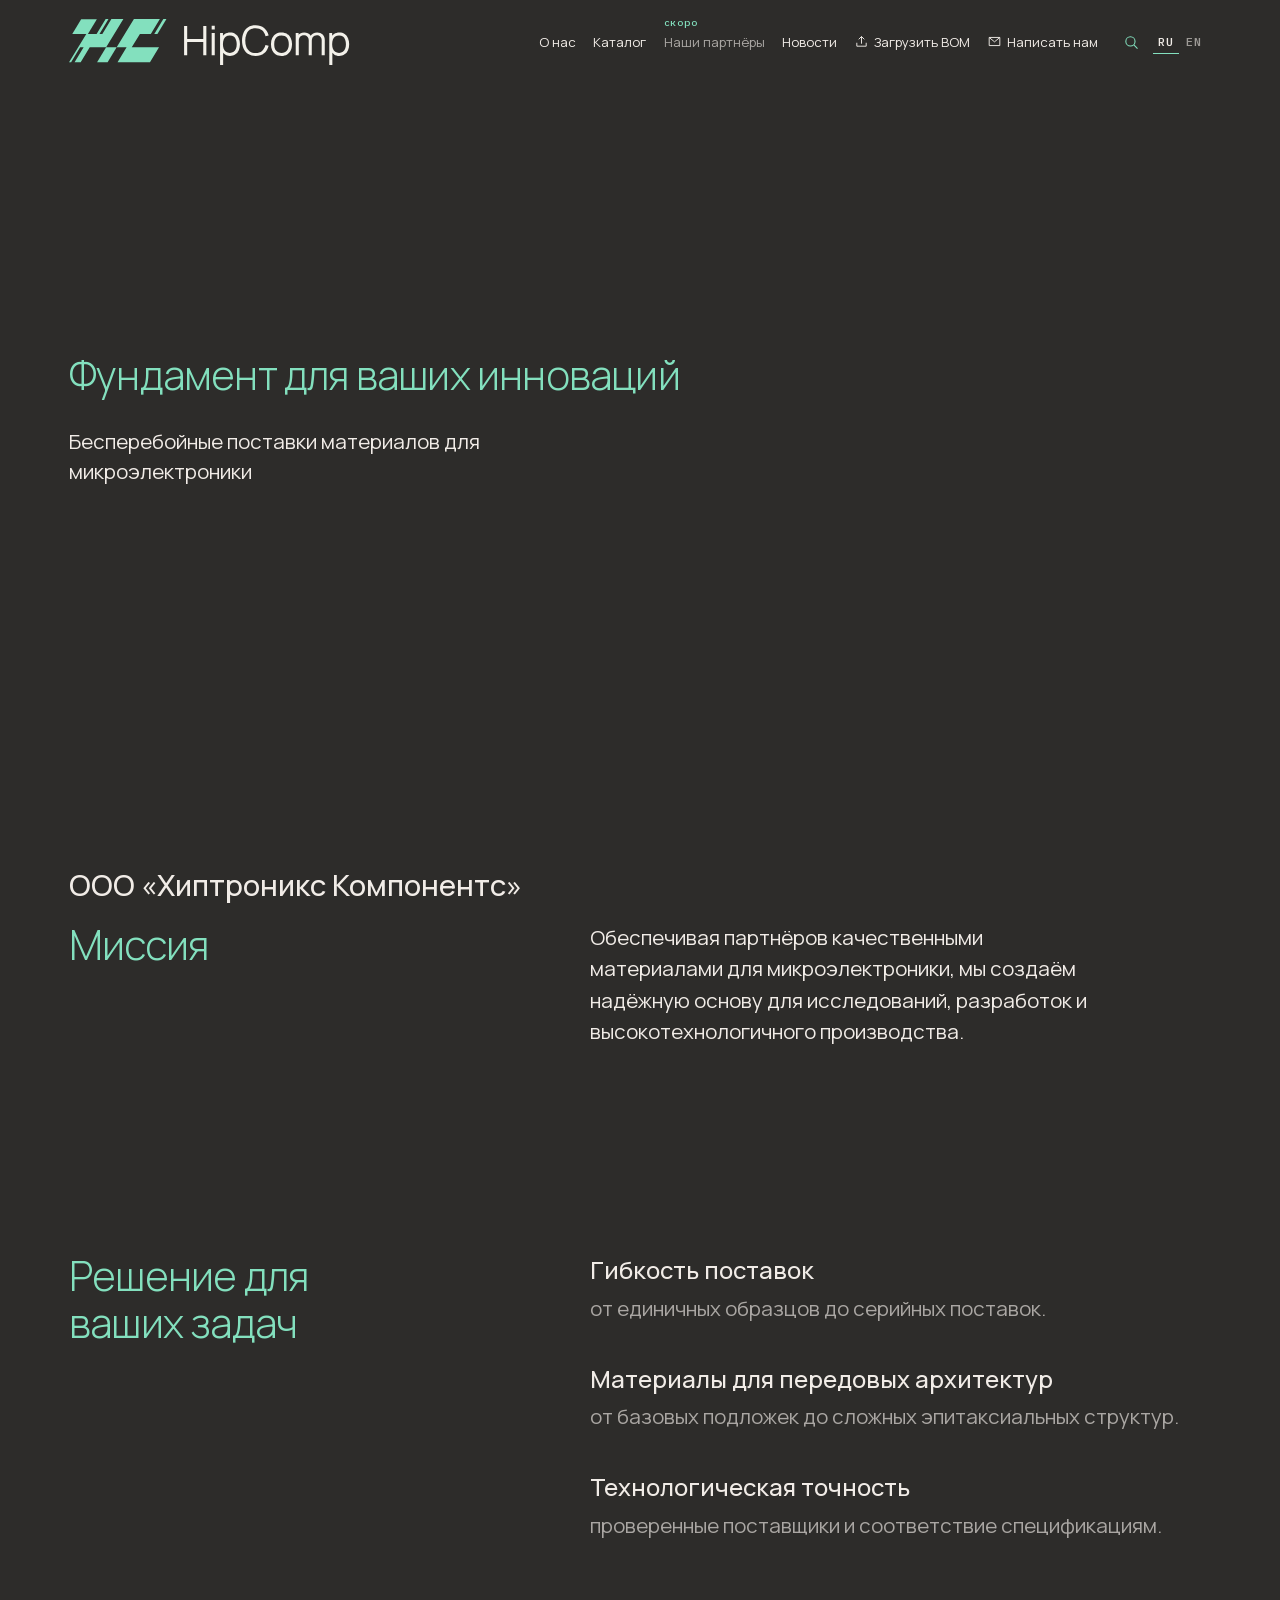
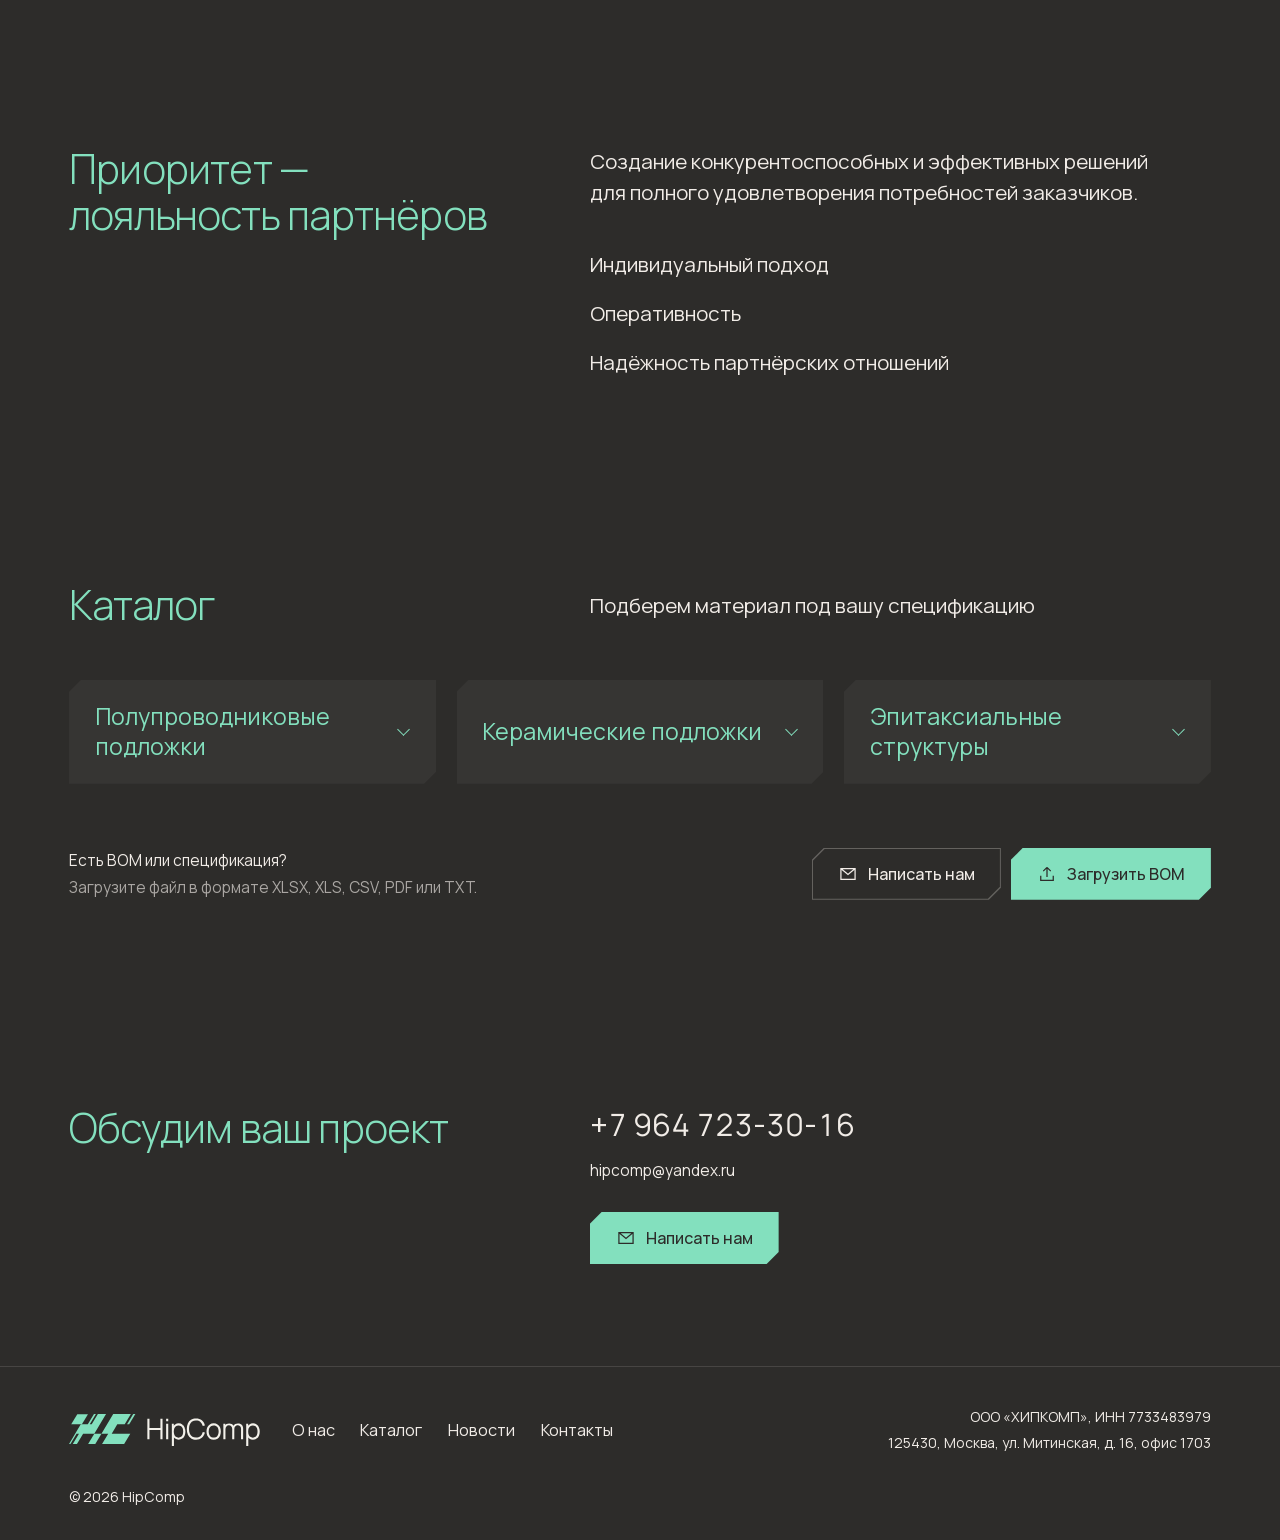
==== index.html @ aa7cda63 "Update HipComp homepage after client feedback" ====
<!doctype html>
<html lang="ru">
<head>
<meta charset="utf-8">
<meta name="viewport" content="width=device-width, initial-scale=1, viewport-fit=cover">
<title>HipComp&nbsp;— полупроводниковые материалы для&nbsp;микроэлектроники</title>
<meta name="description" content="HipComp поставляет полупроводниковые и керамические подложки, эпитаксиальные структуры: от единичных образцов для НИОКР до регулярных поставок для серийного производства.">
<meta name="theme-color" content="#2D2C2A">
<meta property="og:title" content="HipComp — фундамент для ваших инноваций">
<meta property="og:description" content="Бесперебойные поставки материалов для микроэлектроники.">
<meta property="og:type" content="website">
<link rel="icon" href="assets/favicon.svg" type="image/svg+xml">
<link rel="preload" href="assets/fonts/IBMPlexSans-cyrillic.woff2" as="font" type="font/woff2" crossorigin>
<link rel="preload" href="assets/fonts/Manrope-var-cyrillic.woff2" as="font" type="font/woff2" crossorigin>
<link rel="stylesheet" href="css/style.css?v=42">
<script>document.documentElement.classList.add('js')</script>
</head>
<body>

<!-- Иконки -->
<svg width="0" height="0" style="position:absolute" aria-hidden="true">
  <symbol id="i-mail" viewBox="0 0 24 24"><path fill="none" stroke="currentColor" stroke-width="1.5" d="M3.5 5.5h17v13h-17z M3.8 5.8 12 12.5l8.2-6.7"/></symbol>
  <symbol id="i-search" viewBox="0 0 24 24"><circle cx="10.5" cy="10.5" r="6.5" fill="none" stroke="currentColor" stroke-width="1.5"/><path d="m15.3 15.3 5.2 5.2" stroke="currentColor" stroke-width="1.5" fill="none"/></symbol>
  <symbol id="i-upload" viewBox="0 0 24 24"><path fill="none" stroke="currentColor" stroke-width="1.5" d="M12 15.5V4m0 0L7.5 8.5M12 4l4.5 4.5M4.5 14v5.5h15V14"/></symbol>
  <symbol id="i-phone" viewBox="0 0 24 24"><path fill="none" stroke="currentColor" stroke-width="1.5" d="M5 3.5h4l1.5 4-2.3 1.5a11 11 0 0 0 6.8 6.8l1.5-2.3 4 1.5v4a1.5 1.5 0 0 1-1.6 1.5A16.5 16.5 0 0 1 3.5 5.1 1.5 1.5 0 0 1 5 3.5z"/></symbol>
  <symbol id="i-arrow" viewBox="0 0 24 24"><path fill="none" stroke="currentColor" stroke-width="1.5" d="M4 12h15m-5.5-5.5L19 12l-5.5 5.5"/></symbol>
  <symbol id="i-close" viewBox="0 0 24 24"><path fill="none" stroke="currentColor" stroke-width="1.5" d="m5.5 5.5 13 13m0-13-13 13"/></symbol>
  <symbol id="i-file" viewBox="0 0 24 24"><path fill="none" stroke="currentColor" stroke-width="1.5" d="M6 3.5h8l4 4v13H6z M14 3.5v4h4"/></symbol>
  <symbol id="i-check" viewBox="0 0 24 24"><path fill="none" stroke="currentColor" stroke-width="1.8" d="m5 12.5 4.5 4.5L19 7.5"/></symbol>
</svg>

<a class="skip" href="#main" data-i18n="skip">Перейти к&nbsp;содержанию</a>

<!-- ===== Шапка ===== -->
<header class="hdr" id="hdr">
  <div class="hdr__in wrap">
    <a class="logo logo--hdr" href="#top" aria-label="HipComp — на главную">
      <img class="logo__img" src="assets/logo-hipcomp.svg" alt="" width="1004" height="166">
    </a>

    <nav class="nav" aria-label="Основное меню" data-i18n-aria="navLabel">
      <a class="nav__a" style="--i:0" href="#about" data-i18n="nav.about">О&nbsp;нас</a>
      <a class="nav__a" style="--i:1" href="#catalog" data-i18n="nav.catalog">Каталог</a>
      <span class="nav__a nav__soon" style="--i:2" aria-disabled="true"><span data-i18n="nav.partners">Наши партнёры</span><span class="soon" data-i18n="nav.soon">скоро</span></span>
      <a class="nav__a" style="--i:3" href="news.html" data-i18n="nav.news">Новости</a>
      <button class="nav__a nav__btn" style="--i:4" type="button" data-open="bom"><svg aria-hidden="true"><use href="#i-upload"/></svg><span data-i18n="nav.bom">Загрузить BOM</span></button>
      <button class="nav__a nav__btn" style="--i:5" type="button" data-open="contact"><svg aria-hidden="true"><use href="#i-mail"/></svg><span data-i18n="nav.write">Написать нам</span></button>
    </nav>

    <div class="hdr__tools">
      <button class="icon-btn icon-btn--search" style="--i:6" type="button" data-open="search" aria-label="Поиск по сайту" data-i18n-aria="searchOpen"><svg aria-hidden="true"><use href="#i-search"/></svg></button>
      <button class="lang" style="--i:7" type="button" data-lang-toggle aria-label="Switch to English"><span data-l="ru">RU</span><span data-l="en">EN</span></button>
      <button class="burger" type="button" aria-expanded="false" aria-controls="mnav" aria-label="Открыть меню" data-i18n-aria="menuOpen"><span></span><span></span></button>
    </div>
  </div>
</header>

<!-- Лупа, которая сопровождает прокрутку на десктопе: шапка уезжает вместе со страницей, поиск остаётся под рукой -->
<button class="fsearch" id="fsearch" type="button" data-open="search" aria-label="Поиск по сайту" data-i18n-aria="searchOpen"><svg aria-hidden="true"><use href="#i-search"/></svg></button>

<!-- Мобильное меню -->
<div class="mnav" id="mnav" hidden>
  <nav class="mnav__list wrap" aria-label="Меню" data-i18n-aria="navLabel">
    <a class="mnav__a" style="--i:0" href="#about" data-i18n="nav.about">О&nbsp;нас</a>
    <a class="mnav__a" style="--i:1" href="#catalog" data-i18n="nav.catalog">Каталог</a>
    <span class="mnav__a mnav__soon" style="--i:2" aria-disabled="true"><span data-i18n="nav.partners">Наши партнёры</span><span class="soon" data-i18n="nav.soon">скоро</span></span>
    <a class="mnav__a" style="--i:3" href="news.html" data-i18n="nav.news">Новости</a>
  </nav>
  <div class="mnav__foot wrap">
    <button class="btn btn--line" type="button" data-open="bom"><svg aria-hidden="true"><use href="#i-upload"/></svg><span data-i18n="nav.bom">Загрузить BOM</span></button>
    <button class="btn btn--mint" type="button" data-open="contact"><svg aria-hidden="true"><use href="#i-mail"/></svg><span data-i18n="nav.write">Написать нам</span></button>
    <div class="mnav__row">
      <a class="mnav__tel" href="tel:+79647233016">+7&nbsp;964&nbsp;723-30-16</a>
      <button class="lang" type="button" data-lang-toggle aria-label="Switch to English"><span data-l="ru">RU</span><span data-l="en">EN</span></button>
    </div>
  </div>
</div>

<main id="main">

<!-- ===== 01 Первый экран ===== -->
<section class="hero" id="top" aria-labelledby="hero-h">
  <div class="hero__in wrap">
    <h1 class="sec__h" id="hero-h"><span data-i18n="hero.h">Фундамент для ваших инноваций</span></h1>
    <p class="hero__sub" data-i18n="hero.sub">Бесперебойные поставки материалов для микроэлектроники</p>
  </div>
</section>

<!-- ===== 02 Миссия ===== -->
<section class="sec about" id="about" aria-labelledby="about-h">
  <div class="wrap about__grid">
    <p class="about__company" data-reveal="left" data-i18n="about.company">ООО «Хиптроникс Компонентс»</p>
    <h2 class="sec__h" id="about-h" data-reveal="left" data-i18n="about.h">Миссия</h2>
    <p class="mission" data-reveal="right" style="--d:1" data-i18n="about.mission">Обеспечивая партнёров качественными материалами для микроэлектроники, мы создаём надёжную основу для исследований, разработок и высокотехнологичного производства.</p>
  </div>
</section>

<!-- ===== 03 Решение для ваших задач ===== -->
<section class="sec value" aria-labelledby="value-h">
  <div class="wrap value__grid">
    <h2 class="sec__h" id="value-h" data-reveal="left" data-i18n="value.h">Решение для ваших задач</h2>
    <div class="value__list">
      <article class="vrow" data-reveal="right" style="--d:1">
        <h3 data-i18n="value.t1">Гибкость поставок</h3>
        <p data-i18n="value.p1">от единичных образцов до серийных поставок.</p>
      </article>
      <article class="vrow" data-reveal="right" style="--d:2">
        <h3 data-i18n="value.t2">Материалы для передовых архитектур</h3>
        <p data-i18n="value.p2">от базовых подложек до сложных эпитаксиальных структур.</p>
      </article>
      <article class="vrow" data-reveal="right" style="--d:3">
        <h3 data-i18n="value.t3">Технологическая точность</h3>
        <p data-i18n="value.p3">проверенные поставщики и соответствие спецификациям.</p>
      </article>
    </div>
  </div>
</section>

<!-- ===== 04 Приоритет ===== -->
<section class="sec prio" aria-labelledby="prio-h">
  <div class="wrap prio__grid">
    <h2 class="sec__h" id="prio-h" data-reveal="left" data-i18n="prio.h">Приоритет — лояльность партнёров</h2>
    <div>
      <p class="prio__lead" data-reveal="right" style="--d:1" data-i18n="prio.lead">Создание конкурентоспособных и эффективных решений для полного удовлетворения потребностей заказчиков.</p>
      <ul class="prio__list">
        <li data-reveal="right" style="--d:2" data-i18n="prio.1">Индивидуальный подход</li>
        <li data-reveal="right" style="--d:3" data-i18n="prio.2">Оперативность</li>
        <li data-reveal="right" style="--d:4" data-i18n="prio.3">Надёжность партнёрских отношений</li>
      </ul>
    </div>
  </div>
</section>

<!-- ===== 05 Каталог ===== -->
<section class="sec catalog" id="catalog" aria-labelledby="cat-h">
  <div class="wrap">
    <div class="catalog__head">
      <h2 class="sec__h" id="cat-h" data-reveal="left" data-i18n="cat.h">Каталог</h2>
      <p class="catalog__lead" data-reveal="right" style="--d:1" data-i18n="cat.lead">Подберем материал под вашу спецификацию</p>
    </div>

    <div class="cards">
      <details class="card" id="cat-semi" data-reveal="left" style="--d:1">
        <summary class="card__t"><span data-i18n="cat.c1">Полупровод&shy;никовые подложки</span></summary>
        <p class="card__chem" translate="no">Si, SiC, GaAs, InP, Al<sub>2</sub>O<sub>3</sub></p>
        <dl class="card__spec mono">
          <div><dt data-i18n="spec.d">Диаметр</dt><dd data-i18n="cv.d1">Ø&nbsp;50–200&nbsp;мм</dd></div>
          <div><dt data-i18n="spec.o">Ориентация</dt><dd>(100), (111), c-plane</dd></div>
        </dl>
        <button class="card__btn" type="button" data-open="contact" data-topic="semi"><span data-i18n="cat.req">Запросить КП</span></button>
      </details>

      <details class="card" id="cat-ceramic" data-reveal="left" style="--d:2">
        <summary class="card__t"><span data-i18n="cat.c2">Керамические подложки</span></summary>
        <p class="card__chem" translate="no">Al<sub>2</sub>O<sub>3</sub>, AlN, Si<sub>3</sub>N<sub>4</sub></p>
        <dl class="card__spec mono">
          <div><dt data-i18n="spec.f">Формат</dt><dd data-i18n="cv.f">2×2″, 4×4″, 4,5×4,5″</dd></div>
          <div><dt data-i18n="spec.t">Толщина</dt><dd data-i18n="cv.t">0,25–1,0&nbsp;мм</dd></div>
        </dl>
        <button class="card__btn" type="button" data-open="contact" data-topic="ceramic"><span data-i18n="cat.req">Запросить КП</span></button>
      </details>

      <details class="card" id="cat-epi" data-reveal="left" style="--d:3">
        <summary class="card__t"><span data-i18n="cat.c3">Эпитаксиальные структуры</span></summary>
        <p class="card__chem" translate="no">GaN/SiC, GaN/Si, AlGaN/GaN, InGaAs/InP</p>
        <dl class="card__spec mono">
          <div><dt data-i18n="spec.a">Назначение</dt><dd data-i18n="cv.a">HEMT, LED, фотоника</dd></div>
          <div><dt data-i18n="spec.d">Диаметр</dt><dd data-i18n="cv.d3">Ø&nbsp;50–150&nbsp;мм</dd></div>
        </dl>
        <button class="card__btn" type="button" data-open="contact" data-topic="epi"><span data-i18n="cat.req">Запросить КП</span></button>
      </details>
    </div>

    <div class="bom">
      <p class="bom__txt" data-reveal="left"><span data-i18n="bom.t">Есть BOM или спецификация?</span> <span data-i18n="bom.p">Загрузите файл в формате XLSX, XLS, CSV, PDF или TXT.</span></p>
      <div class="bom__actions" data-reveal="right" style="--d:1">
        <button class="btn btn--line" type="button" data-open="contact"><svg aria-hidden="true"><use href="#i-mail"/></svg><span data-i18n="nav.write">Написать нам</span></button>
        <button class="btn btn--mint" type="button" data-open="bom"><svg aria-hidden="true"><use href="#i-upload"/></svg><span data-i18n="nav.bom">Загрузить BOM</span></button>
      </div>
    </div>
  </div>
</section>

<!-- ===== 06 Обсудим ваш проект ===== -->
<section class="sec contact" id="contacts" aria-labelledby="ct-h">
  <div class="wrap contact__grid">
    <h2 class="sec__h contact__h" id="ct-h" data-reveal="left" data-i18n="ct.h">Обсудим ваш проект</h2>
    <div class="contact__body" data-reveal="right" style="--d:1">
      <a class="contact__tel" href="tel:+79647233016">+7 964 723-30-16</a>
      <a class="contact__mail" href="mailto:hipcomp@yandex.ru">hipcomp@yandex.ru</a>
      <button class="btn btn--mint" type="button" data-open="contact"><svg aria-hidden="true"><use href="#i-mail"/></svg><span data-i18n="nav.write">Написать нам</span></button>
    </div>
  </div>
</section>
</main>

<footer class="ftr">
  <div class="wrap ftr__in">
    <a class="logo logo--sm" href="#top" aria-label="HipComp — наверх">
      <img class="logo__img" src="assets/logo-hipcomp.svg" alt="" width="1004" height="166">
    </a>
    <nav class="ftr__nav" aria-label="Меню в подвале" data-i18n-aria="navFooter">
      <a href="#about" data-i18n="nav.about">О&nbsp;нас</a>
      <a href="#catalog" data-i18n="nav.catalog">Каталог</a>
      <a href="news.html" data-i18n="nav.news">Новости</a>
      <a href="#contacts" data-i18n="nav.contacts">Контакты</a>
    </nav>
    <div class="ftr__req">
      <p data-i18n="ftr.org">ООО «ХИПКОМП», ИНН&nbsp;7733483979</p>
      <p data-i18n="ftr.addr">125430, Москва, ул. Митинская, д. 16, офис 1703</p>
    </div>
    <p class="ftr__copy">© 2026 <span translate="no">HipComp</span></p>
  </div>
</footer>

<!-- Нижняя панель действий (мобильная) -->
<div class="actbar" id="actbar" aria-hidden="true">
  <a class="btn btn--line actbar__b actbar__b--icon" href="tel:+79647233016" tabindex="-1" aria-label="Позвонить" data-i18n-aria="act.call"><svg aria-hidden="true"><use href="#i-phone"/></svg></a>
  <button class="btn btn--line actbar__b" type="button" data-open="contact" tabindex="-1"><svg aria-hidden="true"><use href="#i-mail"/></svg><span data-i18n="act.write">Написать</span></button>
  <button class="btn btn--mint actbar__b" type="button" data-open="bom" tabindex="-1"><svg aria-hidden="true"><use href="#i-upload"/></svg><span data-i18n="nav.bom">Загрузить BOM</span></button>
</div>

<!-- ===== Окно: Написать нам ===== -->
<dialog class="dlg" id="dlg-contact" aria-labelledby="dc-h">
  <form class="dlg__box" id="form-contact" novalidate>
    <button class="dlg__x" type="button" data-close aria-label="Закрыть" data-i18n-aria="close"><svg aria-hidden="true"><use href="#i-close"/></svg></button>
    <div class="dlg__view" data-view="form">
      <h2 class="dlg__h" id="dc-h" data-i18n="fc.h">Написать нам</h2>
      <p class="dlg__lead" data-i18n="fc.lead">Ответим в&nbsp;течение рабочего дня. Если удобнее голосом, позвоните: <a href="tel:+79647233016">+7&nbsp;964&nbsp;723-30-16</a></p>
      <div class="fgrid">
        <div class="fld">
          <label for="fc-name" data-i18n="f.name">Имя</label>
          <input id="fc-name" name="name" type="text" autocomplete="name" required>
          <span class="fld__err" data-i18n="err.name">Укажите, как к&nbsp;вам обращаться</span>
        </div>
        <div class="fld">
          <label for="fc-org" data-i18n="f.org">Организация</label>
          <input id="fc-org" name="org" type="text" autocomplete="organization">
        </div>
        <div class="fld">
          <label for="fc-phone" data-i18n="f.phone">Телефон</label>
          <input id="fc-phone" name="phone" type="tel" autocomplete="tel" inputmode="tel" placeholder="+7">
          <span class="fld__err" data-i18n="err.reach">Нужен телефон или&nbsp;e-mail для&nbsp;ответа</span>
        </div>
        <div class="fld">
          <label for="fc-email">E-mail</label>
          <input id="fc-email" name="email" type="email" autocomplete="email" inputmode="email" spellcheck="false">
          <span class="fld__err" data-i18n="err.email">Проверьте адрес: в&nbsp;нём нет «@» или&nbsp;домена</span>
        </div>
        <div class="fld fld--full">
          <span class="fld__lbl" id="fc-topic-l" data-i18n="f.topic">Тема</span>
          <div class="chips" role="radiogroup" aria-labelledby="fc-topic-l">
            <label class="chip"><input type="radio" name="topic" value="quote" checked><span data-i18n="t.quote">Запрос КП</span></label>
            <label class="chip"><input type="radio" name="topic" value="semi"><span data-i18n="t.semi">Полупроводниковые подложки</span></label>
            <label class="chip"><input type="radio" name="topic" value="ceramic"><span data-i18n="t.ceramic">Керамические подложки</span></label>
            <label class="chip"><input type="radio" name="topic" value="epi"><span data-i18n="t.epi">Эпитаксиальные структуры</span></label>
            <label class="chip"><input type="radio" name="topic" value="other"><span data-i18n="t.other">Другое</span></label>
          </div>
        </div>
        <div class="fld fld--full">
          <label for="fc-msg" data-i18n="f.msg">Что нужно поставить</label>
          <textarea id="fc-msg" name="message" rows="4" placeholder="Например: 4H-SiC, Ø 150 мм, 25 шт., до конца квартала…" data-i18n-ph="f.msgPh"></textarea>
        </div>
      </div>
      <label class="consent" for="fc-ok">
        <input id="fc-ok" name="consent" type="checkbox" required>
        <span data-i18n="f.consent">Согласен на&nbsp;обработку персональных данных для&nbsp;ответа на&nbsp;заявку</span>
      </label>
      <span class="fld__err fld__err--consent" data-i18n="err.consent">Без&nbsp;согласия мы не&nbsp;сможем ответить</span>
      <div class="dlg__act">
        <button class="btn btn--mint" type="submit"><span data-i18n="f.send">Отправить заявку</span></button>
        <p class="form-msg" role="status" aria-live="polite"></p>
      </div>
    </div>
    <div class="dlg__view dlg__done" data-view="done" hidden>
      <div class="done-row"><svg class="done-ic" aria-hidden="true"><use href="#i-check"/></svg><h2 class="dlg__h" data-i18n="done.h">Заявка отправлена</h2></div>
      <p class="dlg__lead" data-i18n="done.p">Менеджер свяжется с&nbsp;вами в&nbsp;течение рабочего дня.</p>
      <button class="btn btn--line" type="button" data-close data-i18n="done.close">Закрыть</button>
    </div>
  </form>
</dialog>

<!-- ===== Окно: Загрузить BOM ===== -->
<dialog class="dlg" id="dlg-bom" aria-labelledby="db-h">
  <form class="dlg__box" id="form-bom" novalidate>
    <button class="dlg__x" type="button" data-close aria-label="Закрыть" data-i18n-aria="close"><svg aria-hidden="true"><use href="#i-close"/></svg></button>
    <div class="dlg__view" data-view="form">
      <h2 class="dlg__h" id="db-h" data-i18n="nav.bom">Загрузить BOM</h2>
      <p class="dlg__lead" data-i18n="fb.lead">Пришлите перечень позиций, и&nbsp;мы подготовим коммерческое предложение с&nbsp;ценами и&nbsp;сроками.</p>

      <div class="drop" id="drop">
        <input id="fb-file" name="file" type="file" accept=".xlsx,.xls,.csv,.pdf,.txt" class="drop__inp">
        <label for="fb-file" class="drop__zone">
          <svg aria-hidden="true"><use href="#i-upload"/></svg>
          <span class="drop__t"><span data-i18n="fb.drop">Перетащите файл сюда или</span> <u data-i18n="fb.pick">выберите на&nbsp;компьютере</u></span>
          <span class="drop__h" data-i18n="fb.hint">XLSX, XLS, CSV, PDF или&nbsp;TXT, до&nbsp;10&nbsp;МБ</span>
        </label>
        <div class="drop__file" hidden>
          <svg aria-hidden="true"><use href="#i-file"/></svg>
          <span class="drop__name mono"></span>
          <button class="drop__rm" type="button" aria-label="Убрать файл" data-i18n-aria="fb.rm"><svg aria-hidden="true"><use href="#i-close"/></svg></button>
        </div>
        <span class="fld__err" data-err="file"></span>
      </div>

      <div class="fgrid">
        <div class="fld">
          <label for="fb-org" data-i18n="f.org">Организация</label>
          <input id="fb-org" name="org" type="text" autocomplete="organization">
        </div>
        <div class="fld">
          <label for="fb-email">E-mail</label>
          <input id="fb-email" name="email" type="email" autocomplete="email" inputmode="email" spellcheck="false" required>
          <span class="fld__err" data-i18n="err.emailReq">Укажите e-mail, на&nbsp;него придёт КП</span>
        </div>
        <div class="fld">
          <label for="fb-phone" data-i18n="f.phone">Телефон</label>
          <input id="fb-phone" name="phone" type="tel" autocomplete="tel" inputmode="tel" placeholder="+7">
        </div>
        <div class="fld">
          <label for="fb-when" data-i18n="f.when">Когда нужна поставка</label>
          <select id="fb-when" name="when">
            <option value="asap" data-i18n="w.asap">Как можно скорее</option>
            <option value="1m" data-i18n="w.1m">В&nbsp;течение месяца</option>
            <option value="3m" data-i18n="w.3m">1–3 месяца</option>
            <option value="plan" data-i18n="w.plan">Планируем закупку</option>
          </select>
        </div>
        <div class="fld fld--full">
          <label for="fb-msg" data-i18n="f.comment">Комментарий</label>
          <textarea id="fb-msg" name="message" rows="3" placeholder="Например: допустимы аналоги, нужен паспорт качества…" data-i18n-ph="f.commentPh"></textarea>
        </div>
      </div>
      <label class="consent" for="fb-ok">
        <input id="fb-ok" name="consent" type="checkbox" required>
        <span data-i18n="f.consent">Согласен на&nbsp;обработку персональных данных для&nbsp;ответа на&nbsp;заявку</span>
      </label>
      <span class="fld__err fld__err--consent" data-i18n="err.consent">Без&nbsp;согласия мы не&nbsp;сможем ответить</span>
      <div class="dlg__act">
        <button class="btn btn--mint" type="submit"><span data-i18n="fb.send">Отправить BOM</span></button>
        <p class="form-msg" role="status" aria-live="polite"></p>
      </div>
    </div>
    <div class="dlg__view dlg__done" data-view="done" hidden>
      <div class="done-row"><svg class="done-ic" aria-hidden="true"><use href="#i-check"/></svg><h2 class="dlg__h" data-i18n="doneB.h">BOM получен</h2></div>
      <p class="dlg__lead" data-i18n="doneB.p">Разберём позиции и&nbsp;пришлём КП на&nbsp;указанный e-mail.</p>
      <button class="btn btn--line" type="button" data-close data-i18n="done.close">Закрыть</button>
    </div>
  </form>
</dialog>

<!-- ===== Окно: Поиск ===== -->
<dialog class="dlg dlg--search" id="dlg-search" aria-label="Поиск по сайту" data-i18n-aria="searchOpen">
  <div class="srch">
    <div class="srch__bar wrap">
      <svg aria-hidden="true"><use href="#i-search"/></svg>
      <input id="srch-q" type="search" autocomplete="off" spellcheck="false" placeholder="Например: SiC, сапфир, BOM…" data-i18n-ph="s.ph" aria-controls="srch-res" aria-describedby="srch-hint">
      <button class="dlg__x dlg__x--static" type="button" data-close aria-label="Закрыть" data-i18n-aria="close"><svg aria-hidden="true"><use href="#i-close"/></svg></button>
    </div>
    <div class="wrap">
      <p class="srch__hint" id="srch-hint" data-i18n="s.hint"><kbd>↑</kbd><kbd>↓</kbd> выбрать, <kbd>Enter</kbd> открыть, <kbd>Esc</kbd> закрыть</p>
      <ul class="srch__res" id="srch-res" role="listbox" aria-label="Результаты" data-i18n-aria="s.res"></ul>
    </div>
  </div>
</dialog>

<div class="toast" id="toast" role="status" aria-live="polite" hidden></div>

<script>
  /* Настройки для программиста: адрес обработчика заявок (POST multipart/form-data).
     Пустая строка = демо-режим: форма проверяется, но никуда не отправляется. */
  window.HC_CONFIG = { formEndpoint: '' };
</script>
<script src="js/i18n.js?v=26" defer></script>
<script src="js/main.js?v=26" defer></script>
</body>
</html>
---- css/style.css ----
/* HipComp — оформление сайта */

/* ---------- Шрифты (OFL, локально) ---------- */
@font-face{font-family:"Archivo";src:url(../assets/fonts/Archivo-600-latin.woff2) format("woff2");font-weight:600;font-display:swap}
@font-face{font-family:"Manrope";src:url(../assets/fonts/Manrope-var-cyrillic.woff2) format("woff2");font-weight:300 500;font-display:swap;unicode-range:U+0301,U+0400-045F,U+0490-0491,U+04B0-04B1,U+2116}
@font-face{font-family:"Manrope";src:url(../assets/fonts/Manrope-var-latin.woff2) format("woff2");font-weight:300 500;font-display:swap;unicode-range:U+0000-00FF,U+0131,U+0152-0153,U+02BB-02BC,U+02C6,U+02DA,U+02DC,U+0304,U+0308,U+0329,U+2000-206F,U+20AC,U+2122,U+2191,U+2193,U+2212,U+2215,U+FEFF,U+FFFD}
@font-face{font-family:"IBM Plex Sans";src:url(../assets/fonts/IBMPlexSans-cyrillic.woff2) format("woff2");font-weight:400 600;font-display:swap;unicode-range:U+0301,U+0400-045F,U+0490-0491,U+04B0-04B1,U+2116}
@font-face{font-family:"IBM Plex Sans";src:url(../assets/fonts/IBMPlexSans-latin.woff2) format("woff2");font-weight:400 600;font-display:swap;unicode-range:U+0000-00FF,U+0131,U+0152-0153,U+02BB-02BC,U+02C6,U+02DA,U+02DC,U+0304,U+0308,U+0329,U+2000-206F,U+20AC,U+2122,U+2191,U+2193,U+2212,U+2215,U+FEFF,U+FFFD}
@font-face{font-family:"IBM Plex Mono";src:url(../assets/fonts/IBMPlexMono-400-cyrillic.woff2) format("woff2");font-weight:400;font-display:swap;unicode-range:U+0301,U+0400-045F,U+0490-0491,U+04B0-04B1,U+2116}
@font-face{font-family:"IBM Plex Mono";src:url(../assets/fonts/IBMPlexMono-400-latin.woff2) format("woff2");font-weight:400;font-display:swap;unicode-range:U+0000-00FF,U+0131,U+0152-0153,U+02BB-02BC,U+02C6,U+02DA,U+02DC,U+0304,U+0308,U+0329,U+2000-206F,U+20AC,U+2122,U+2191,U+2193,U+2212,U+2215,U+FEFF,U+FFFD}
@font-face{font-family:"IBM Plex Mono";src:url(../assets/fonts/IBMPlexMono-500-cyrillic.woff2) format("woff2");font-weight:500;font-display:swap;unicode-range:U+0301,U+0400-045F,U+0490-0491,U+04B0-04B1,U+2116}
@font-face{font-family:"IBM Plex Mono";src:url(../assets/fonts/IBMPlexMono-500-latin.woff2) format("woff2");font-weight:500;font-display:swap;unicode-range:U+0000-00FF,U+0131,U+0152-0153,U+02BB-02BC,U+02C6,U+02DA,U+02DC,U+0304,U+0308,U+0329,U+2000-206F,U+20AC,U+2122,U+2191,U+2193,U+2212,U+2215,U+FEFF,U+FFFD}

/* ---------- Токены ---------- */
:root{
  /* цвет — «Графит и мята» из айдентики */
  --graphite:#2D2C2A;      /* основной фон */
  --graphite-d:#252422;    /* углублённый фон */
  --graphite-r:#363533;    /* приподнятые поверхности: окна, поля */
  --paper:#F1ECE7;         /* основной текст */
  --mint:#83E0BE;          /* акцент */
  --ink:#2D2C2A;           /* текст на светлом */
  --muted:rgba(241,236,231,.64);
  --faint:rgba(241,236,231,.58);
  --line:rgba(241,236,231,.13);
  --line-s:rgba(241,236,231,.28);
  --err:#FF9C8A;

  /* шрифты */
  --f-sans:"IBM Plex Sans",system-ui,-apple-system,"Segoe UI",Roboto,Arial,sans-serif;
  --f-mono:"IBM Plex Mono",ui-monospace,"SF Mono",Menlo,Consolas,monospace;
  --f-logo:"Archivo","IBM Plex Sans",system-ui,sans-serif;
  --f-brand:"Manrope","IBM Plex Sans",system-ui,sans-serif;

  /* шкала */
  --fs-body:17px;
  --fs-small:14px;
  --fs-mono:13px;

  --wrap:1320px;
  --gut:max(20px, env(safe-area-inset-left, 0px));
  --gut-r:max(20px, env(safe-area-inset-right, 0px));
  --cut:12px;              /* срез угла кнопок, наклон как у знака */
  --hdr:84px;
  --ease:cubic-bezier(.2,.7,.2,1);
  color-scheme:dark;
}

/* ---------- База ---------- */
*,*::before,*::after{box-sizing:border-box}
html{scroll-behavior:smooth;scroll-padding-top:72px;-webkit-text-size-adjust:100%}
body{margin:0;background:var(--graphite);color:var(--paper);font:400 var(--fs-body)/1.6 var(--f-sans);-webkit-font-smoothing:antialiased;text-rendering:optimizeLegibility;overflow-x:hidden}
img,svg,canvas{display:block;max-width:100%}
::selection{background:var(--mint);color:var(--ink)}
html{scrollbar-color:var(--line-s) var(--graphite-d);-webkit-tap-highlight-color:transparent}
a,button,label,input,select,textarea{touch-action:manipulation}
input,textarea{caret-color:var(--mint)}
kbd{font:500 12px/1 var(--f-mono);padding:3px 6px;border:1px solid var(--line-s);margin-right:4px}
a{color:inherit}
button{font:inherit;color:inherit;background:none;border:0;padding:0;cursor:pointer}
h1,h2,h3,p,ul,dl,dd,blockquote,figure{margin:0;padding:0}
ul{list-style:none}
sub{font-size:.7em;vertical-align:-.25em;line-height:0}
sup{font-size:.7em;vertical-align:.45em;line-height:0}
[hidden]{display:none!important}
:focus-visible{outline:2px solid var(--mint);outline-offset:3px}
.mono{font-family:var(--f-mono);font-size:var(--fs-mono);letter-spacing:.02em}
.wrap{width:100%;max-width:calc(var(--wrap) + 80px);margin-inline:auto;padding-left:var(--gut);padding-right:var(--gut-r)}
@media (min-width:900px){:root{--gut:max(40px, env(safe-area-inset-left, 0px));--gut-r:max(40px, env(safe-area-inset-right, 0px))}}
.skip{position:absolute;left:16px;top:-60px;z-index:100;background:var(--mint);color:var(--ink);padding:10px 14px;text-decoration:none}
.skip:focus{top:12px}

/* ---------- Кнопки ---------- */
.btn{--bg:var(--mint);--fg:var(--ink);position:relative;display:inline-flex;align-items:center;justify-content:center;gap:10px;min-height:52px;padding:0 26px;
  font-weight:500;font-size:16px;line-height:1;text-decoration:none;color:var(--fg);background:var(--bg);isolation:isolate;
  clip-path:polygon(var(--cut) 0,100% 0,100% calc(100% - var(--cut)),calc(100% - var(--cut)) 100%,0 100%,0 var(--cut));
  transition:background-color .25s,color .25s,transform .25s var(--ease)}
.btn svg{width:20px;height:20px;flex:none;transition:transform .3s var(--ease)}
.btn:hover svg[aria-hidden]:last-child{transform:translateX(3px)}
.btn--mint:hover{--bg:#9BE9CC}
.btn--mint:active{transform:translateY(1px)}
.btn--line{--bg:var(--line-s);--fg:var(--paper)}
.btn--line::before{content:"";position:absolute;inset:1px;z-index:-1;background:var(--graphite);clip-path:inherit;transition:background-color .25s}
.btn--line:hover::before{background:var(--graphite-r)}
.btn--line:hover{--bg:var(--mint)}
.btn:focus-visible{outline:none;box-shadow:none;--bg:var(--paper)}
.btn--line:focus-visible::before{background:var(--graphite-r)}

/* ---------- Шапка ---------- */
.hdr{position:fixed;inset:0 0 auto;z-index:40;padding-top:env(safe-area-inset-top,0px);transition:background-color .35s,backdrop-filter .35s,box-shadow .35s}
.hdr__in{display:flex;align-items:center;gap:24px;height:var(--hdr);transition:height .35s var(--ease)}
.hdr.is-stuck{background:rgba(37,36,34,.86);-webkit-backdrop-filter:blur(14px) saturate(1.2);backdrop-filter:blur(14px) saturate(1.2);box-shadow:0 1px 0 var(--line)}
.hdr.is-stuck .hdr__in{height:64px}
.logo{display:flex;align-items:center;gap:14px;text-decoration:none;flex:none}
.logo__img{width:auto;height:30px}

.nav{display:flex;align-items:center;gap:clamp(14px,2vw,34px);margin-left:auto}
.nav__a{position:relative;display:inline-flex;align-items:center;gap:8px;font-size:15px;font-weight:500;text-decoration:none;color:var(--paper);padding:10px 0;white-space:nowrap}
.nav__a svg{width:19px;height:19px}
.nav a.nav__a::after,.nav__btn::after{content:"";position:absolute;left:0;right:0;bottom:4px;height:1px;background:var(--mint);transform:scaleX(0);transform-origin:left;transition:transform .35s var(--ease)}
.nav a.nav__a:hover::after,.nav__btn:hover::after,.nav a.nav__a[aria-current]::after{transform:scaleX(1)}
.nav__btn:hover svg{color:var(--mint)}
/* раздел готовится: пункт неактивный, над названием мятная пометка «скоро» */
.nav__soon{color:var(--muted);cursor:default}
.soon{position:absolute;left:0;top:-5px;font:500 10px/1 var(--f-mono);letter-spacing:.08em;text-transform:lowercase;color:var(--mint);pointer-events:none}
.mnav__soon{color:var(--muted)}
.mnav__soon .soon{top:8px;font-size:11px}
.hdr__tools{display:flex;align-items:center;gap:6px}
.icon-btn{position:relative;display:grid;place-items:center;width:44px;height:44px;color:var(--paper);transition:color .2s}
.icon-btn svg{width:22px;height:22px}
.icon-btn:hover{color:var(--mint)}
.icon-btn--search,.fsearch{color:var(--mint)}
.icon-btn--search:hover,.fsearch:hover{color:#B5F0DA}
.lang{display:inline-flex;align-items:center;height:44px;padding:0 4px;font:500 12px/1 var(--f-mono);letter-spacing:.08em;color:var(--faint);gap:2px}
.lang span{padding:6px 5px}
.lang span[aria-current]{color:var(--paper);box-shadow:inset 0 -1px 0 var(--mint)}
.lang:hover span:not([aria-current]){color:var(--muted)}

/* появление пунктов меню справа */
@keyframes navIn{from{opacity:0;transform:translateX(14px)}to{opacity:1;transform:none}}
.js .nav>*,.js .hdr__tools>.icon-btn,.js .hdr__tools>.lang,.js .hdr__tools>.burger{animation:navIn .55s var(--ease) both;animation-delay:calc(var(--i,0) * 90ms + 250ms)}

.burger{display:none;position:relative;width:44px;height:44px}
.burger span{position:absolute;left:11px;right:11px;height:1.5px;background:var(--paper);transition:transform .35s var(--ease)}
.burger span:first-child{top:17px}.burger span:last-child{top:26px}
.burger[aria-expanded="true"] span:first-child{transform:translateY(4.5px) rotate(45deg)}
.burger[aria-expanded="true"] span:last-child{transform:translateY(-4.5px) rotate(-45deg)}

/* мобильное меню */
.mnav{position:fixed;inset:0;z-index:35;background:var(--graphite-d);padding-top:calc(var(--hdr) + env(safe-area-inset-top,0px) + 16px);padding-bottom:calc(24px + env(safe-area-inset-bottom,0px));display:flex;flex-direction:column;justify-content:space-between;overflow-y:auto;overscroll-behavior:contain}
.mnav__list{display:flex;flex-direction:column}
.mnav__a{position:relative;display:flex;align-items:center;min-height:64px;border-bottom:1px solid var(--line);font-size:30px;font-weight:500;letter-spacing:-.01em;text-decoration:none;animation:navIn .5s var(--ease) both;animation-delay:calc(var(--i) * 70ms + 60ms)}
.mnav__foot{display:grid;gap:12px;padding-top:28px}
.mnav__foot .btn{width:100%}
.mnav__row{display:flex;align-items:center;justify-content:space-between;gap:16px}
.mnav__tel{font-size:16px;color:var(--muted);text-decoration:none;padding:12px 0}

/* ---------- Главная: шесть экранов ---------- */
:root{
  --layout-gut:clamp(24px,5.4vw,92px);
  --landing-title:clamp(31px,3.15vw,50px);
  --landing-body:clamp(18px,1.6vw,26px);
  --landing-note:clamp(15px,1.2vw,18px);
  --section-gap:clamp(64px,8vw,136px);
}
.hdr__in,.hero .wrap,.sec .wrap,.ftr__in{
  --gut:max(var(--layout-gut), env(safe-area-inset-left,0px));
  --gut-r:max(var(--layout-gut), env(safe-area-inset-right,0px));
  max-width:1600px;
}
.hdr{position:absolute}
.hdr.is-stuck:not(.is-menu){background:none;backdrop-filter:none;box-shadow:none}
.hdr.is-stuck .hdr__in{height:var(--hdr)}
.logo--hdr .logo__img{width:clamp(204px,22vw,350px);height:auto}
.hdr__in{gap:clamp(10px,1.15vw,28px)}
.nav{gap:clamp(9px,1.35vw,28px)}
.nav__a{gap:5px;font:400 clamp(11px,1.03vw,17px)/1.4 var(--f-brand)}
.nav__a svg{width:15px;height:15px}
.hdr__tools{gap:0}
.hdr__tools .icon-btn{width:36px}
.hdr__tools .icon-btn svg{width:17px;height:17px}

.hero,.sec{background:var(--graphite);font-family:var(--f-brand);font-weight:400}
.hero{
  display:flex;
  align-items:center;
  min-height:clamp(470px,85svh,850px);
  padding-block:calc(var(--hdr) + 46px + env(safe-area-inset-top,0px)) 56px;
  overflow:clip;
}
.hero__in{display:grid;gap:clamp(18px,2.1vw,38px);justify-items:start}
.sec__h{color:var(--mint);font:300 var(--landing-title)/1.16 var(--f-brand);letter-spacing:-.02em;text-wrap:balance}
.hero__sub{font-size:var(--landing-body);line-height:1.5;max-width:35ch;text-wrap:pretty}

@keyframes heroIn{from{opacity:0;transform:translateX(-24px)}to{opacity:1;transform:none}}
.js .logo--hdr,.js .hero .sec__h,.js .hero__sub{animation:heroIn .8s var(--ease) both}
.js .hero .sec__h{animation-delay:160ms}
.js .hero__sub{animation-delay:240ms}

.fsearch{position:fixed;z-index:38;top:18px;right:var(--layout-gut);display:grid;place-items:center;width:48px;height:48px;
  background:var(--graphite);border:1px solid var(--line);border-radius:50%;
  opacity:0;visibility:hidden;transition:opacity .25s,visibility .25s}
.fsearch svg{width:21px;height:21px}
.is-past-hdr .fsearch{opacity:1;visibility:visible}
.hdr.is-menu{position:fixed;background:var(--graphite-d);box-shadow:0 1px 0 var(--line)}

.sec{padding-block:var(--section-gap)}
.js.reveal-ready [data-reveal]{
  --reveal-x:-30px;
  transition:opacity .75s var(--ease),transform .75s var(--ease);
  transition-delay:calc(var(--d,0) * 95ms);
}
.js.reveal-ready [data-reveal="right"]{--reveal-x:30px}
.js.reveal-ready [data-reveal]:not(.is-in):not(:focus-within){opacity:0;transform:translateX(var(--reveal-x))}
.js.reveal-ready [data-reveal]:focus-within{transition:none}
main{overflow-x:clip}

.about__grid,.value__grid,.prio__grid{
  display:grid;
  grid-template-columns:minmax(0,5fr) minmax(0,7fr);
  column-gap:clamp(32px,6vw,110px);
  align-items:start;
}
.about__grid{row-gap:18px}
.about__company{font-size:clamp(20px,2.3vw,38px);font-weight:500;line-height:1.24}
.about__company{grid-column:1/-1}
.about .sec__h{grid-column:1}
.mission{grid-row:2;grid-column:2;font-size:var(--landing-body);line-height:1.54;max-width:49ch;text-wrap:pretty}

.value__list{display:grid;gap:clamp(24px,3vw,50px)}
.vrow{font-size:var(--landing-body);line-height:1.45;max-width:53ch}
.vrow h3{font-weight:500;margin-bottom:.25em}
.vrow p{color:var(--muted);text-wrap:pretty}

.prio__lead{font-size:var(--landing-body);line-height:1.55;max-width:48ch;text-wrap:pretty}
.prio__list{margin-top:clamp(24px,3.2vw,52px);display:grid;gap:clamp(12px,1.6vw,24px);font-size:var(--landing-body);line-height:1.4}

.catalog__head{display:grid;grid-template-columns:minmax(0,5fr) minmax(0,7fr);align-items:center;gap:clamp(16px,6vw,110px)}
.catalog__lead{font-size:var(--landing-body);line-height:1.4;text-wrap:pretty}
.cards{display:grid;grid-template-columns:repeat(3,minmax(0,1fr));align-items:start;gap:clamp(12px,1.6vw,28px);margin-top:clamp(30px,4vw,68px)}
.card{min-width:0;background:var(--graphite-r);--card-pad:clamp(16px,2vw,32px);
  clip-path:polygon(var(--cut) 0,100% 0,100% calc(100% - var(--cut)),calc(100% - var(--cut)) 100%,0 100%,0 var(--cut))}
.card__t{display:flex;justify-content:space-between;align-items:center;gap:12px;max-width:100%;min-height:104px;
  padding:16px var(--card-pad);color:var(--mint);cursor:pointer;
  font:400 clamp(19px,1.8vw,29px)/1.28 var(--f-brand);overflow-wrap:anywhere}
.card__t::-webkit-details-marker{display:none}
.card__t::after{content:"";width:9px;height:9px;flex:none;border-right:1px solid currentColor;border-bottom:1px solid currentColor;
  transform:translateY(-2px) rotate(45deg);margin-right:2px}
.card[open] .card__t::after{transform:translateY(2px) rotate(225deg)}
.card__t:hover,.card__t:focus-visible{background:#41403d}
.card__t:focus-visible{outline-offset:-4px}
.card__chem,.card__spec,.card__btn{margin-inline:var(--card-pad)}
.card__chem{font-size:var(--landing-note);overflow-wrap:anywhere}
.card__spec{margin-block:12px;color:var(--muted);font-size:clamp(13px,1.05vw,17px)}
.card__spec div{display:flex;flex-wrap:wrap;justify-content:space-between;gap:0 12px;margin-bottom:5px}
.card__spec dd{color:var(--paper)}
.card__btn{color:var(--mint);text-align:left;min-height:44px;font-size:var(--landing-note);margin-bottom:14px}
.card__btn:hover{text-decoration:underline;text-underline-offset:4px}
.bom{display:grid;grid-template-columns:minmax(0,1fr) auto;align-items:center;gap:24px 40px;margin-top:clamp(34px,5vw,80px)}
.bom__txt{font-size:var(--landing-note);line-height:1.5;text-wrap:pretty}
.bom__txt span{display:block}
.bom__txt span + span{color:var(--muted);margin-top:4px}
.bom__actions{display:flex;flex-wrap:wrap;gap:10px}
.bom__actions .btn{white-space:nowrap}

.contact{display:grid;align-items:center;border-bottom:1px solid var(--line)}
.contact__grid{display:grid;grid-template-columns:minmax(0,5fr) minmax(0,7fr);gap:clamp(26px,6vw,110px);align-items:start}
.contact__body{display:grid;justify-items:start;gap:clamp(7px,1.25vw,24px)}
.contact__tel,.contact__mail{text-decoration:none}
.contact__tel{font-size:clamp(23px,2.4vw,40px);line-height:1.24;font-variant-numeric:tabular-nums}
.contact__mail{font-size:var(--landing-note)}
.contact__tel:hover,.contact__mail:hover{color:var(--mint)}
.contact__body .btn{margin-top:clamp(6px,1vw,16px)}

/* Подвал */
.ftr{font-family:var(--f-brand);padding-block:clamp(30px,3vw,55px) calc(32px + env(safe-area-inset-bottom,0px))}
.ftr__in{display:grid;grid-template-columns:auto minmax(0,1fr) auto;gap:clamp(16px,2.4vw,44px);align-items:center}
.logo--sm .logo__img{height:auto;width:clamp(130px,15vw,268px)}
.ftr__nav{display:flex;flex-wrap:wrap;gap:6px clamp(10px,2vw,32px);font-size:clamp(14px,1.28vw,21px)}
.ftr__nav a{text-decoration:none}
.ftr__nav a:hover{color:var(--mint)}
.ftr__req{font-size:clamp(12px,1.1vw,19px);display:grid;gap:4px;text-align:right}
.ftr__copy{grid-column:1/-1;font-size:clamp(12px,1.1vw,19px)}


/* Нижняя панель действий (мобильная) */
.actbar{display:none}

/* ---------- Окна ---------- */
.dlg{overscroll-behavior:contain;padding:0;border:0;background:transparent;color:var(--paper);max-width:none;max-height:none;width:100%;height:100%;margin:0;overflow-y:auto}
.dlg[open]{display:grid;place-items:center;padding:24px max(16px,env(safe-area-inset-right,0px)) 24px max(16px,env(safe-area-inset-left,0px))}
.dlg::backdrop{background:rgba(24,23,22,.72);-webkit-backdrop-filter:blur(6px);backdrop-filter:blur(6px)}
.dlg__box{position:relative;width:min(680px,100%);background:var(--graphite-r);padding:clamp(24px,4vw,48px);
  clip-path:polygon(24px 0,100% 0,100% calc(100% - 24px),calc(100% - 24px) 100%,0 100%,0 24px);animation:dlgIn .45s var(--ease)}
@keyframes dlgIn{from{opacity:0;transform:translateY(16px) scale(.985)}to{opacity:1;transform:none}}
.dlg__x{position:absolute;top:14px;right:22px;display:grid;place-items:center;width:44px;height:44px;color:var(--muted)}
.dlg__x:hover{color:var(--paper)}
.dlg__x svg{width:22px;height:22px}
.dlg__view{display:flex;flex-direction:column;gap:14px}
.dlg__h{font-size:clamp(28px,3vw,40px);font-weight:600;letter-spacing:-.02em;line-height:1.08}
.dlg__lead{color:var(--muted);max-width:52ch}
.dlg__lead a{color:var(--paper);white-space:nowrap}
.dlg__act{display:flex;flex-wrap:wrap;align-items:center;gap:12px 20px;margin-top:10px}
.form-msg{font-size:var(--fs-small);color:var(--muted)}
.form-msg.is-err{color:var(--err)}
.dlg__done{align-items:flex-start;padding-block:12px}
.done-row{display:flex;align-items:center;gap:14px}
.done-ic{flex:none;width:clamp(28px,3vw,36px);height:clamp(28px,3vw,36px);color:var(--mint)}

/* поля */
.fgrid{display:grid;grid-template-columns:repeat(2,minmax(0,1fr));gap:16px 20px;margin-top:10px}
.fld{display:flex;flex-direction:column;gap:7px;min-width:0}
.fld--full{grid-column:1/-1}
.fld label,.fld__lbl{font-size:var(--fs-small);color:var(--muted)}
.fld input,.fld textarea,.fld select{width:100%;min-height:48px;padding:12px 14px;font:inherit;font-size:16px;color:var(--paper);background:var(--graphite);border:1px solid var(--line);border-radius:0;transition:border-color .2s,background-color .2s;-webkit-appearance:none;appearance:none}
.fld select{background-image:linear-gradient(45deg,transparent 50%,var(--muted) 50%),linear-gradient(-45deg,transparent 50%,var(--muted) 50%);background-position:calc(100% - 20px) 50%,calc(100% - 15px) 50%;background-size:5px 5px;background-repeat:no-repeat;padding-right:40px}
.fld textarea{resize:vertical;min-height:96px}
.fld input::placeholder,.fld textarea::placeholder{color:var(--faint)}
.fld input:hover,.fld textarea:hover,.fld select:hover{border-color:var(--line-s)}
.fld input:focus,.fld textarea:focus,.fld select:focus{outline:none;border-color:var(--mint);background:var(--graphite-d)}
.fld__err{display:none;font-size:13px;color:var(--err)}
.is-err>.fld__err,.fld__err.is-on{display:block}
.is-err input,.is-err textarea{border-color:var(--err)}
.chips{display:flex;flex-wrap:wrap;gap:8px}
.chip{position:relative;cursor:pointer}
.chip input{position:absolute;opacity:0;pointer-events:none}
.chip span{display:inline-flex;align-items:center;min-height:40px;padding:8px 14px;font-size:14px;border:1px solid var(--line);color:var(--muted);transition:color .2s,border-color .2s,background-color .2s}
.chip:hover span{border-color:var(--line-s);color:var(--paper)}
.chip input:checked+span{background:var(--mint);border-color:var(--mint);color:var(--ink)}
.chip input:focus-visible+span{outline:2px solid var(--mint);outline-offset:2px}
.consent{display:flex;gap:12px;align-items:flex-start;font-size:14px;color:var(--muted);cursor:pointer;margin-top:6px;line-height:1.45}
.consent input{flex:none;width:20px;height:20px;margin:1px 0 0;accent-color:var(--mint)}
.fld__err--consent{margin-top:-6px}

/* загрузка файла */
.drop{position:relative;margin-top:8px}
.drop__inp{position:absolute;width:1px;height:1px;opacity:0}
.drop__zone{display:flex;flex-direction:column;align-items:center;gap:10px;padding:32px 20px;text-align:center;border:1px dashed var(--line-s);cursor:pointer;transition:border-color .2s,background-color .2s}
.drop__zone svg{width:30px;height:30px;color:var(--mint)}
.drop__zone u{text-decoration-color:var(--mint);text-underline-offset:3px}
.drop__h{font-size:var(--fs-small);color:var(--faint)}
.drop.is-over .drop__zone,.drop__zone:hover{border-color:var(--mint);background:rgba(131,224,190,.05)}
.drop__inp:focus-visible+.drop__zone{outline:2px solid var(--mint);outline-offset:2px}
.drop.is-err .drop__zone{border-color:var(--err)}
.drop__file{display:flex;align-items:center;gap:12px;padding:12px 8px 12px 16px;background:var(--graphite);border:1px solid var(--mint)}
.drop__file svg{width:22px;height:22px;color:var(--mint);flex:none}
.drop__name{flex:1;min-width:0;overflow:hidden;text-overflow:ellipsis;white-space:nowrap;font-size:14px}
.drop__rm{display:grid;place-items:center;width:44px;height:44px;color:var(--muted)}
.drop__rm svg{color:currentColor;width:18px;height:18px}
.drop .fld__err{margin-top:8px}

/* поиск */
.dlg--search[open]{display:block;padding:0;place-items:normal}
.srch__res .s-f{font:600 15px/1 var(--f-logo);color:var(--mint);margin-left:10px}
.srch{background:var(--graphite-r);padding-top:env(safe-area-inset-top,0px);padding-bottom:28px;animation:srchIn .4s var(--ease);box-shadow:0 30px 60px rgba(0,0,0,.35)}
@keyframes srchIn{from{transform:translateY(-24px);opacity:0}to{transform:none;opacity:1}}
.srch__bar{display:flex;align-items:center;gap:14px;height:88px;border-bottom:1px solid var(--line)}
.srch__bar>svg{width:26px;height:26px;color:var(--mint);flex:none}
.srch__bar input{flex:1;min-width:0;height:56px;background:none;border:0;color:var(--paper);font:500 clamp(20px,2.4vw,30px)/1 var(--f-sans);letter-spacing:-.01em}
.srch__bar input::-webkit-search-cancel-button{display:none}
.srch__bar input:focus{outline:none}
.srch__bar input::placeholder{color:var(--faint)}
.dlg__x--static{position:static}
.srch__hint{font-size:var(--fs-small);color:var(--faint);padding:14px 0 8px}
.srch__res{display:grid;gap:2px;max-height:min(56vh,520px);overflow-y:auto;overscroll-behavior:contain}
.srch__res li{display:grid;grid-template-columns:minmax(0,1fr) auto;gap:4px 16px;align-items:center;padding:14px 16px;cursor:pointer;border-left:2px solid transparent}
.srch__res li[aria-selected="true"]{background:var(--graphite);border-left-color:var(--mint)}
.srch__res b{font-weight:500}
.srch__res mark{background:none;color:var(--mint)}
.srch__res .s-cat{font-size:13px;color:var(--faint)}
.srch__res .s-d{grid-column:1/-1;font-size:14px;color:var(--muted)}
.srch__empty{padding:14px 16px;color:var(--muted)}

/* уведомление */
.toast{position:fixed;left:50%;bottom:calc(24px + env(safe-area-inset-bottom,0px));z-index:60;transform:translateX(-50%);background:var(--paper);color:var(--ink);padding:12px 18px;font-size:14px;max-width:calc(100% - 32px);animation:rise .35s var(--ease)}

/* ---------- Адаптив ---------- */
@media (max-width:1080px){
  .logo--hdr .logo__img{width:clamp(136px,28vw,280px)}
  .nav{display:none}
  .burger{display:block}
  .hdr__tools{margin-left:auto}
  .ftr__in{grid-template-columns:auto minmax(0,1fr)}
  .ftr__req{text-align:left}
}
@media (max-width:720px){
  :root{--hdr:68px;--fs-body:16px;--landing-title:clamp(27px,7.7vw,34px)}
  .hdr .lang{display:none}
  .hdr__tools .icon-btn{width:44px}
  .hero{min-height:min(74svh,620px);padding-bottom:36px}
  .hero__in{gap:22px}
  .hero .sec__h,.contact__h{text-wrap:initial}
  .fsearch{top:10px}
  .sec{padding-block:48px}
  .about__grid,.value__grid,.prio__grid{grid-template-columns:minmax(0,1fr);gap:20px}
  .mission{grid-row:auto;grid-column:auto}
  .value__list{gap:24px}
  .catalog__head,.cards,.bom,.contact__grid{grid-template-columns:minmax(0,1fr)}
  .cards{gap:10px;margin-top:24px}
  .card__t{min-height:63px;padding-block:12px}
  .bom{margin-top:35px;gap:14px}
  .bom__actions .btn{padding-inline:13px;font-size:14px;gap:6px}
  .bom__actions .btn svg{width:16px}
  .contact__grid{gap:24px}
  .ftr{padding-bottom:calc(42px + env(safe-area-inset-bottom,0px))}
  .ftr__in{grid-template-columns:minmax(0,1fr)}
  .js.reveal-ready [data-reveal]{--reveal-x:-18px}
  .js.reveal-ready [data-reveal="right"]{--reveal-x:18px}
  .actbar{display:grid;grid-template-columns:50px minmax(0,1fr) minmax(0,1.25fr);gap:8px;position:fixed;left:0;right:0;bottom:0;z-index:30;
    padding:10px var(--gut-r) calc(10px + env(safe-area-inset-bottom,0px)) var(--gut);background:rgba(37,36,34,.92);-webkit-backdrop-filter:blur(12px);backdrop-filter:blur(12px);box-shadow:0 -1px 0 var(--line);
    transform:translateY(110%);transition:transform .4s var(--ease)}
  .actbar.is-on{transform:none}
  .actbar__b{min-height:50px;padding:0 10px;gap:8px;font-size:15px;white-space:nowrap}
  .actbar__b--icon{padding:0}
  .actbar .btn--line::before{background:#252422}
  .dlg[open]{place-items:end stretch;padding:0;padding-top:env(safe-area-inset-top,0px)}
  .dlg__box{width:100%;clip-path:polygon(20px 0,100% 0,100% 100%,0 100%,0 20px);padding:28px var(--gut-r) calc(28px + env(safe-area-inset-bottom,0px)) var(--gut);animation:sheetIn .45s var(--ease)}
  .dlg--search[open]{padding:0}
  @keyframes sheetIn{from{transform:translateY(40px);opacity:0}to{transform:none;opacity:1}}
  .dlg__x{right:8px;top:8px}
  .fgrid{grid-template-columns:minmax(0,1fr)}
  .dlg__act .btn{width:100%}
  .srch__bar{height:68px}
  .srch__hint{display:none}
  .srch__res{max-height:calc(100svh - 140px)}
}
@media (max-width:420px){.mnav__a{font-size:26px}}
@media (max-width:360px){
  .actbar{grid-template-columns:42px minmax(0,1fr) minmax(0,1.25fr);gap:5px}
  .actbar__b{font-size:13px;padding-inline:5px}
  .actbar__b svg{width:17px}
}

@media (prefers-reduced-motion:reduce){
  html{scroll-behavior:auto}
  *,*::before,*::after{
    animation-duration:.01ms!important;animation-iteration-count:1!important;animation-delay:0s!important;
    transition-duration:.01ms!important;transition-delay:0s!important
  }
  .js.reveal-ready [data-reveal]:not(.is-in):not(:focus-within){opacity:1;transform:none}
}
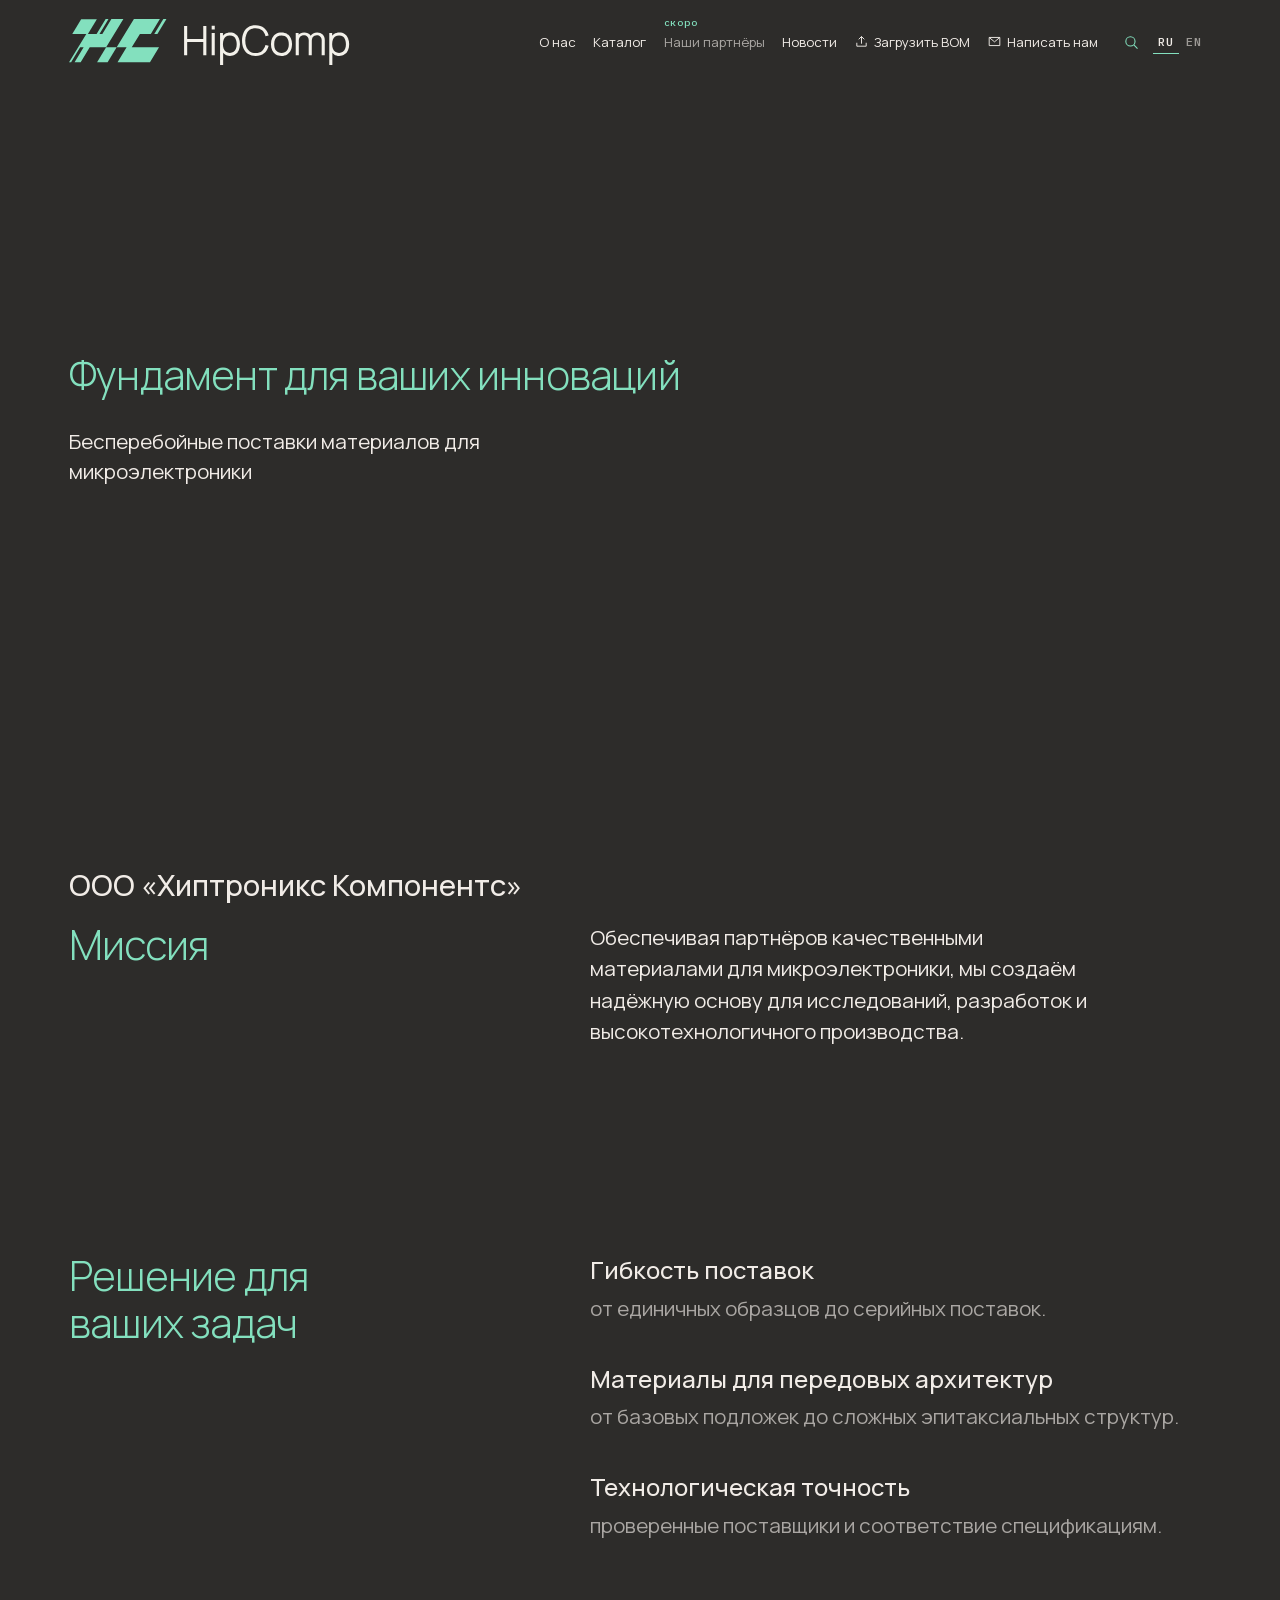
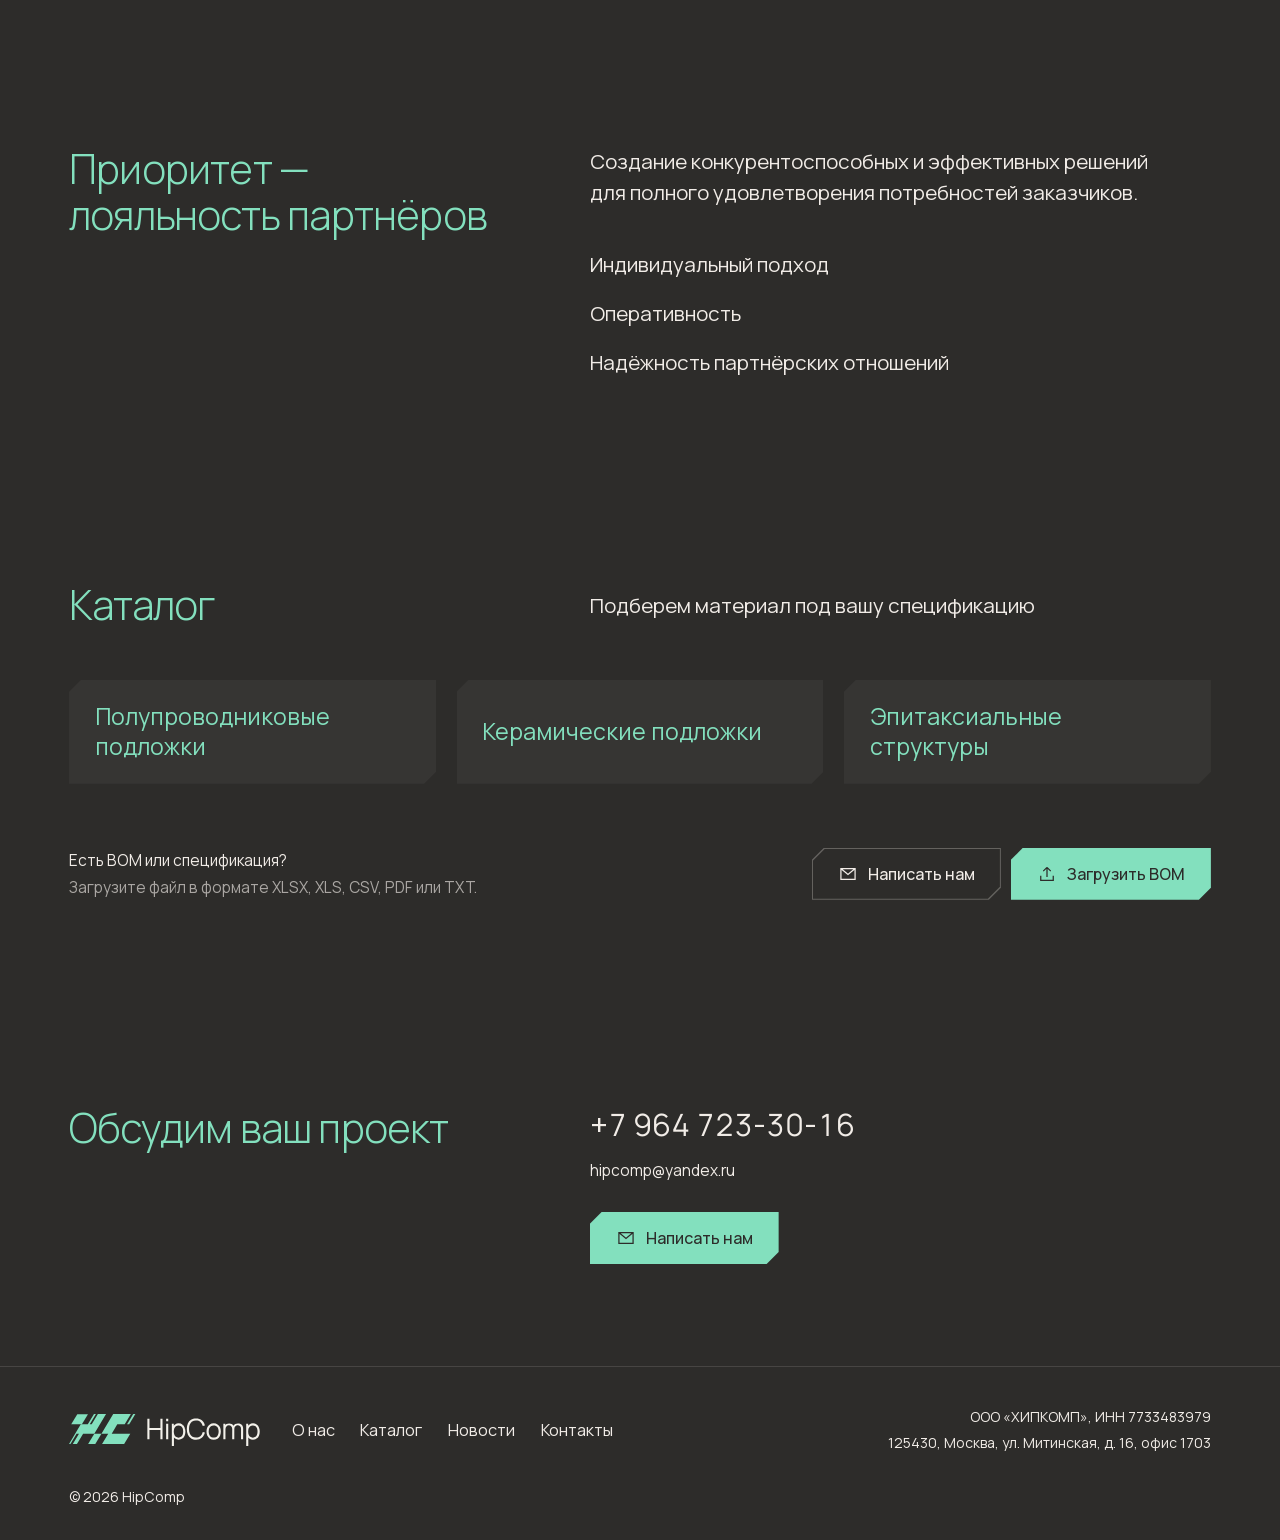
==== commit ecc92fa4: "Simplify HipComp catalog and restore search button" ====
--- a/index.html
+++ b/index.html
@@ -12,7 +12,7 @@
 <link rel="icon" href="assets/favicon.svg" type="image/svg+xml">
 <link rel="preload" href="assets/fonts/IBMPlexSans-cyrillic.woff2" as="font" type="font/woff2" crossorigin>
 <link rel="preload" href="assets/fonts/Manrope-var-cyrillic.woff2" as="font" type="font/woff2" crossorigin>
-<link rel="stylesheet" href="css/style.css?v=42">
+<link rel="stylesheet" href="css/style.css?v=43">
 <script>document.documentElement.classList.add('js')</script>
 </head>
 <body>
@@ -139,37 +139,17 @@
       <p class="catalog__lead" data-reveal="right" style="--d:1" data-i18n="cat.lead">Подберем материал под вашу спецификацию</p>
     </div>
 
-    <div class="cards">
-      <details class="card" id="cat-semi" data-reveal="left" style="--d:1">
-        <summary class="card__t"><span data-i18n="cat.c1">Полупровод&shy;никовые подложки</span></summary>
-        <p class="card__chem" translate="no">Si, SiC, GaAs, InP, Al<sub>2</sub>O<sub>3</sub></p>
-        <dl class="card__spec mono">
-          <div><dt data-i18n="spec.d">Диаметр</dt><dd data-i18n="cv.d1">Ø&nbsp;50–200&nbsp;мм</dd></div>
-          <div><dt data-i18n="spec.o">Ориентация</dt><dd>(100), (111), c-plane</dd></div>
-        </dl>
-        <button class="card__btn" type="button" data-open="contact" data-topic="semi"><span data-i18n="cat.req">Запросить КП</span></button>
-      </details>
-
-      <details class="card" id="cat-ceramic" data-reveal="left" style="--d:2">
-        <summary class="card__t"><span data-i18n="cat.c2">Керамические подложки</span></summary>
-        <p class="card__chem" translate="no">Al<sub>2</sub>O<sub>3</sub>, AlN, Si<sub>3</sub>N<sub>4</sub></p>
-        <dl class="card__spec mono">
-          <div><dt data-i18n="spec.f">Формат</dt><dd data-i18n="cv.f">2×2″, 4×4″, 4,5×4,5″</dd></div>
-          <div><dt data-i18n="spec.t">Толщина</dt><dd data-i18n="cv.t">0,25–1,0&nbsp;мм</dd></div>
-        </dl>
-        <button class="card__btn" type="button" data-open="contact" data-topic="ceramic"><span data-i18n="cat.req">Запросить КП</span></button>
-      </details>
-
-      <details class="card" id="cat-epi" data-reveal="left" style="--d:3">
-        <summary class="card__t"><span data-i18n="cat.c3">Эпитаксиальные структуры</span></summary>
-        <p class="card__chem" translate="no">GaN/SiC, GaN/Si, AlGaN/GaN, InGaAs/InP</p>
-        <dl class="card__spec mono">
-          <div><dt data-i18n="spec.a">Назначение</dt><dd data-i18n="cv.a">HEMT, LED, фотоника</dd></div>
-          <div><dt data-i18n="spec.d">Диаметр</dt><dd data-i18n="cv.d3">Ø&nbsp;50–150&nbsp;мм</dd></div>
-        </dl>
-        <button class="card__btn" type="button" data-open="contact" data-topic="epi"><span data-i18n="cat.req">Запросить КП</span></button>
-      </details>
-    </div>
+    <ul class="cards" role="list">
+      <li class="card" id="cat-semi" tabindex="-1" data-reveal="left" style="--d:1">
+        <h3 class="card__t" data-i18n="cat.c1">Полупроводниковые подложки</h3>
+      </li>
+      <li class="card" id="cat-ceramic" tabindex="-1" data-reveal="left" style="--d:2">
+        <h3 class="card__t" data-i18n="cat.c2">Керамические подложки</h3>
+      </li>
+      <li class="card" id="cat-epi" tabindex="-1" data-reveal="left" style="--d:3">
+        <h3 class="card__t" data-i18n="cat.c3">Эпитаксиальные структуры</h3>
+      </li>
+    </ul>
 
     <div class="bom">
       <p class="bom__txt" data-reveal="left"><span data-i18n="bom.t">Есть BOM или спецификация?</span> <span data-i18n="bom.p">Загрузите файл в формате XLSX, XLS, CSV, PDF или TXT.</span></p>
@@ -371,7 +351,7 @@
      Пустая строка = демо-режим: форма проверяется, но никуда не отправляется. */
   window.HC_CONFIG = { formEndpoint: '' };
 </script>
-<script src="js/i18n.js?v=26" defer></script>
-<script src="js/main.js?v=26" defer></script>
+<script src="js/i18n.js?v=27" defer></script>
+<script src="js/main.js?v=27" defer></script>
 </body>
 </html>
--- a/css/style.css
+++ b/css/style.css
@@ -1,7 +1,6 @@
 /* HipComp — оформление сайта */
 
 /* ---------- Шрифты (OFL, локально) ---------- */
-@font-face{font-family:"Archivo";src:url(../assets/fonts/Archivo-600-latin.woff2) format("woff2");font-weight:600;font-display:swap}
 @font-face{font-family:"Manrope";src:url(../assets/fonts/Manrope-var-cyrillic.woff2) format("woff2");font-weight:300 500;font-display:swap;unicode-range:U+0301,U+0400-045F,U+0490-0491,U+04B0-04B1,U+2116}
 @font-face{font-family:"Manrope";src:url(../assets/fonts/Manrope-var-latin.woff2) format("woff2");font-weight:300 500;font-display:swap;unicode-range:U+0000-00FF,U+0131,U+0152-0153,U+02BB-02BC,U+02C6,U+02DA,U+02DC,U+0304,U+0308,U+0329,U+2000-206F,U+20AC,U+2122,U+2191,U+2193,U+2212,U+2215,U+FEFF,U+FFFD}
 @font-face{font-family:"IBM Plex Sans";src:url(../assets/fonts/IBMPlexSans-cyrillic.woff2) format("woff2");font-weight:400 600;font-display:swap;unicode-range:U+0301,U+0400-045F,U+0490-0491,U+04B0-04B1,U+2116}
@@ -29,7 +28,6 @@
   /* шрифты */
   --f-sans:"IBM Plex Sans",system-ui,-apple-system,"Segoe UI",Roboto,Arial,sans-serif;
   --f-mono:"IBM Plex Mono",ui-monospace,"SF Mono",Menlo,Consolas,monospace;
-  --f-logo:"Archivo","IBM Plex Sans",system-ui,sans-serif;
   --f-brand:"Manrope","IBM Plex Sans",system-ui,sans-serif;
 
   /* шкала */
@@ -177,10 +175,12 @@
 .js .hero .sec__h{animation-delay:160ms}
 .js .hero__sub{animation-delay:240ms}
 
-.fsearch{position:fixed;z-index:38;top:18px;right:var(--layout-gut);display:grid;place-items:center;width:48px;height:48px;
-  background:var(--graphite);border:1px solid var(--line);border-radius:50%;
-  opacity:0;visibility:hidden;transition:opacity .25s,visibility .25s}
-.fsearch svg{width:21px;height:21px}
+.fsearch{position:fixed;z-index:38;top:calc(20px + env(safe-area-inset-top,0px));right:var(--layout-gut);display:grid;place-items:center;width:52px;height:52px;
+  background:rgba(37,36,34,.82);backdrop-filter:blur(12px);box-shadow:inset 0 0 0 1px var(--line-s);
+  clip-path:polygon(10px 0,100% 0,100% calc(100% - 10px),calc(100% - 10px) 100%,0 100%,0 10px);
+  opacity:0;visibility:hidden;transition:opacity .25s,visibility .25s,color .2s}
+.fsearch svg{width:22px;height:22px}
+.fsearch:focus-visible{outline-offset:-4px}
 .is-past-hdr .fsearch{opacity:1;visibility:visible}
 .hdr.is-menu{position:fixed;background:var(--graphite-d);box-shadow:0 1px 0 var(--line)}
 
@@ -217,25 +217,11 @@
 
 .catalog__head{display:grid;grid-template-columns:minmax(0,5fr) minmax(0,7fr);align-items:center;gap:clamp(16px,6vw,110px)}
 .catalog__lead{font-size:var(--landing-body);line-height:1.4;text-wrap:pretty}
-.cards{display:grid;grid-template-columns:repeat(3,minmax(0,1fr));align-items:start;gap:clamp(12px,1.6vw,28px);margin-top:clamp(30px,4vw,68px)}
-.card{min-width:0;background:var(--graphite-r);--card-pad:clamp(16px,2vw,32px);
+.cards{display:grid;grid-template-columns:repeat(3,minmax(0,1fr));gap:clamp(12px,1.6vw,28px);margin-top:clamp(30px,4vw,68px)}
+.card{display:flex;align-items:center;min-width:0;min-height:104px;padding:16px clamp(16px,2vw,32px);background:var(--graphite-r);
   clip-path:polygon(var(--cut) 0,100% 0,100% calc(100% - var(--cut)),calc(100% - var(--cut)) 100%,0 100%,0 var(--cut))}
-.card__t{display:flex;justify-content:space-between;align-items:center;gap:12px;max-width:100%;min-height:104px;
-  padding:16px var(--card-pad);color:var(--mint);cursor:pointer;
-  font:400 clamp(19px,1.8vw,29px)/1.28 var(--f-brand);overflow-wrap:anywhere}
-.card__t::-webkit-details-marker{display:none}
-.card__t::after{content:"";width:9px;height:9px;flex:none;border-right:1px solid currentColor;border-bottom:1px solid currentColor;
-  transform:translateY(-2px) rotate(45deg);margin-right:2px}
-.card[open] .card__t::after{transform:translateY(2px) rotate(225deg)}
-.card__t:hover,.card__t:focus-visible{background:#41403d}
-.card__t:focus-visible{outline-offset:-4px}
-.card__chem,.card__spec,.card__btn{margin-inline:var(--card-pad)}
-.card__chem{font-size:var(--landing-note);overflow-wrap:anywhere}
-.card__spec{margin-block:12px;color:var(--muted);font-size:clamp(13px,1.05vw,17px)}
-.card__spec div{display:flex;flex-wrap:wrap;justify-content:space-between;gap:0 12px;margin-bottom:5px}
-.card__spec dd{color:var(--paper)}
-.card__btn{color:var(--mint);text-align:left;min-height:44px;font-size:var(--landing-note);margin-bottom:14px}
-.card__btn:hover{text-decoration:underline;text-underline-offset:4px}
+.card:focus-visible{outline-offset:-4px}
+.card__t{color:var(--mint);font:400 clamp(19px,1.8vw,29px)/1.28 var(--f-brand);overflow-wrap:anywhere}
 .bom{display:grid;grid-template-columns:minmax(0,1fr) auto;align-items:center;gap:24px 40px;margin-top:clamp(34px,5vw,80px)}
 .bom__txt{font-size:var(--landing-note);line-height:1.5;text-wrap:pretty}
 .bom__txt span{display:block}
@@ -331,7 +317,6 @@
 
 /* поиск */
 .dlg--search[open]{display:block;padding:0;place-items:normal}
-.srch__res .s-f{font:600 15px/1 var(--f-logo);color:var(--mint);margin-left:10px}
 .srch{background:var(--graphite-r);padding-top:env(safe-area-inset-top,0px);padding-bottom:28px;animation:srchIn .4s var(--ease);box-shadow:0 30px 60px rgba(0,0,0,.35)}
 @keyframes srchIn{from{transform:translateY(-24px);opacity:0}to{transform:none;opacity:1}}
 .srch__bar{display:flex;align-items:center;gap:14px;height:88px;border-bottom:1px solid var(--line)}
@@ -356,6 +341,7 @@
 
 /* ---------- Адаптив ---------- */
 @media (max-width:1080px){
+  .fsearch{width:48px;height:48px;top:calc(10px + env(safe-area-inset-top,0px))}
   .logo--hdr .logo__img{width:clamp(136px,28vw,280px)}
   .nav{display:none}
   .burger{display:block}
@@ -370,14 +356,13 @@
   .hero{min-height:min(74svh,620px);padding-bottom:36px}
   .hero__in{gap:22px}
   .hero .sec__h,.contact__h{text-wrap:initial}
-  .fsearch{top:10px}
   .sec{padding-block:48px}
   .about__grid,.value__grid,.prio__grid{grid-template-columns:minmax(0,1fr);gap:20px}
   .mission{grid-row:auto;grid-column:auto}
   .value__list{gap:24px}
   .catalog__head,.cards,.bom,.contact__grid{grid-template-columns:minmax(0,1fr)}
   .cards{gap:10px;margin-top:24px}
-  .card__t{min-height:63px;padding-block:12px}
+  .card{min-height:63px;padding-block:12px}
   .bom{margin-top:35px;gap:14px}
   .bom__actions .btn{padding-inline:13px;font-size:14px;gap:6px}
   .bom__actions .btn svg{width:16px}
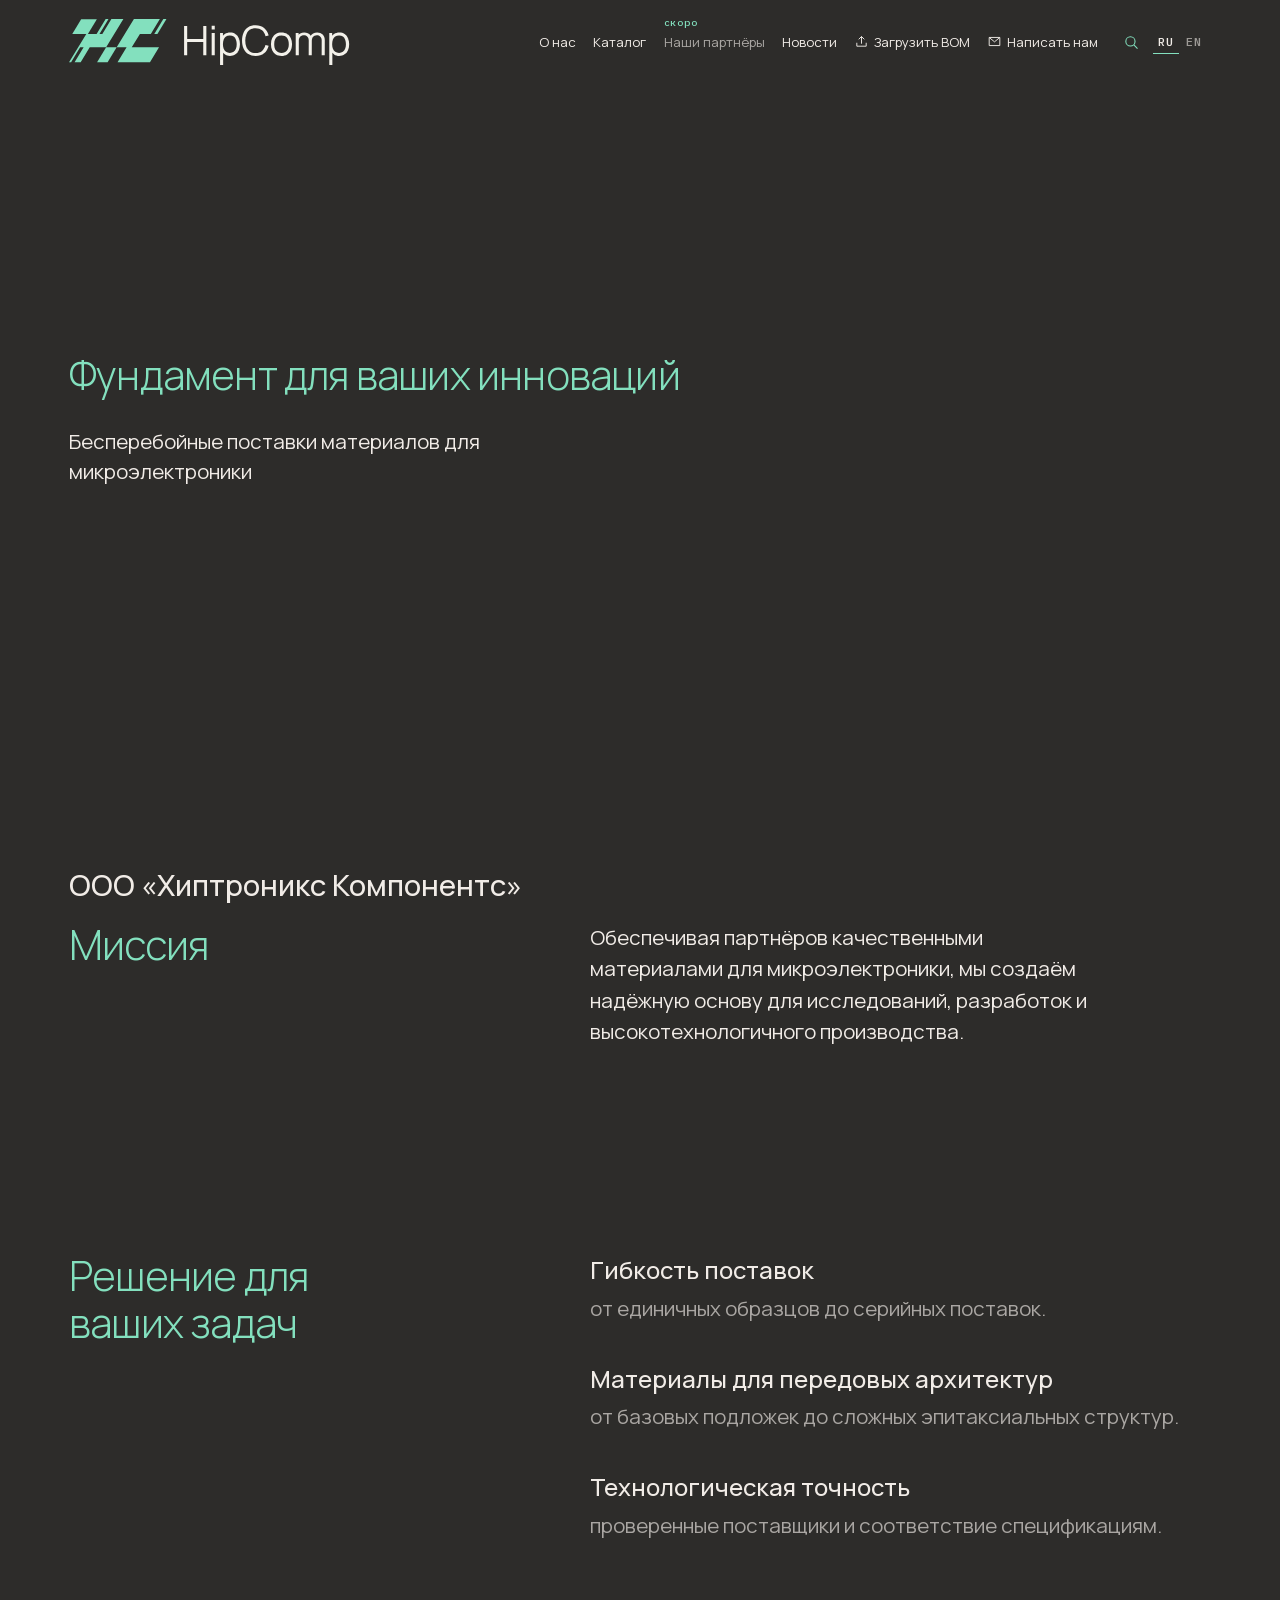
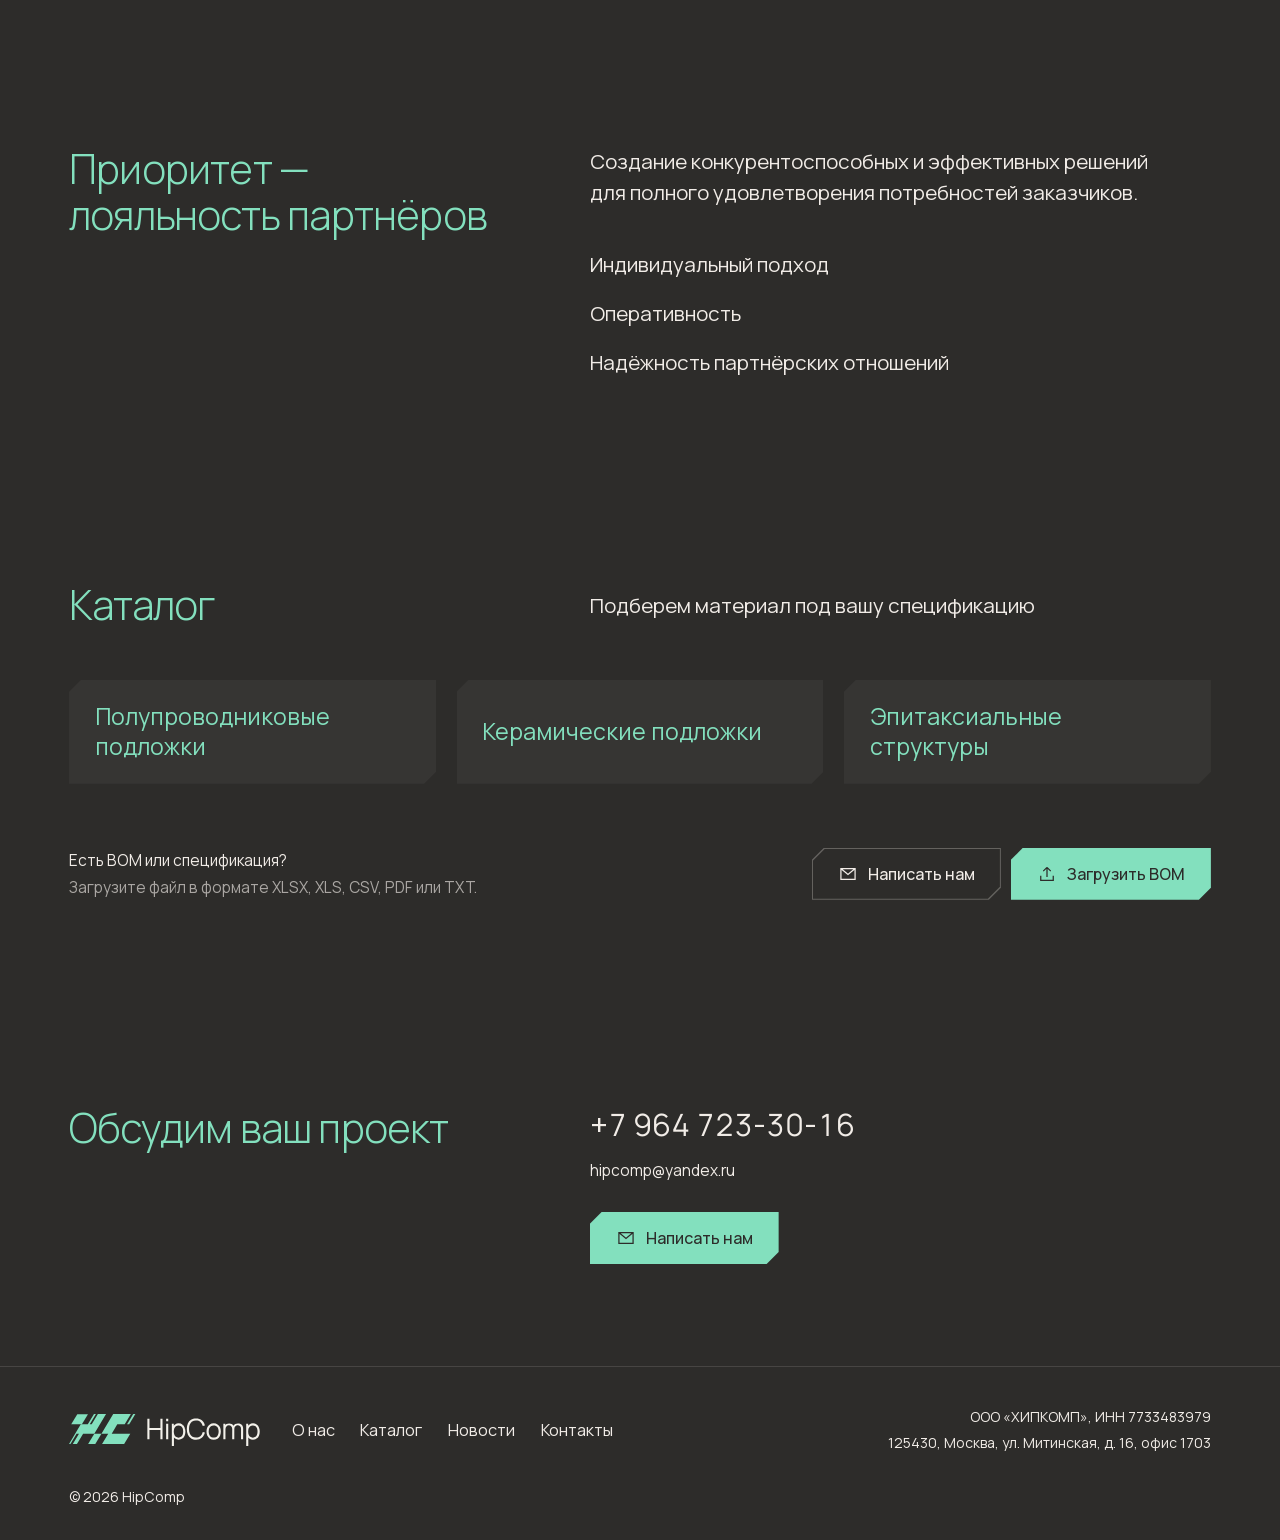
==== commit 1e712bb4: "Sequence HipComp section entrances smoothly" ====
--- a/index.html
+++ b/index.html
@@ -12,7 +12,7 @@
 <link rel="icon" href="assets/favicon.svg" type="image/svg+xml">
 <link rel="preload" href="assets/fonts/IBMPlexSans-cyrillic.woff2" as="font" type="font/woff2" crossorigin>
 <link rel="preload" href="assets/fonts/Manrope-var-cyrillic.woff2" as="font" type="font/woff2" crossorigin>
-<link rel="stylesheet" href="css/style.css?v=43">
+<link rel="stylesheet" href="css/style.css?v=44">
 <script>document.documentElement.classList.add('js')</script>
 </head>
 <body>
@@ -88,7 +88,7 @@
 
 <!-- ===== 02 Миссия ===== -->
 <section class="sec about" id="about" aria-labelledby="about-h">
-  <div class="wrap about__grid">
+  <div class="wrap about__grid" data-reveal-group>
     <p class="about__company" data-reveal="left" data-i18n="about.company">ООО «Хиптроникс Компонентс»</p>
     <h2 class="sec__h" id="about-h" data-reveal="left" data-i18n="about.h">Миссия</h2>
     <p class="mission" data-reveal="right" style="--d:1" data-i18n="about.mission">Обеспечивая партнёров качественными материалами для микроэлектроники, мы создаём надёжную основу для исследований, разработок и высокотехнологичного производства.</p>
@@ -97,7 +97,7 @@
 
 <!-- ===== 03 Решение для ваших задач ===== -->
 <section class="sec value" aria-labelledby="value-h">
-  <div class="wrap value__grid">
+  <div class="wrap value__grid" data-reveal-group>
     <h2 class="sec__h" id="value-h" data-reveal="left" data-i18n="value.h">Решение для ваших задач</h2>
     <div class="value__list">
       <article class="vrow" data-reveal="right" style="--d:1">
@@ -118,7 +118,7 @@
 
 <!-- ===== 04 Приоритет ===== -->
 <section class="sec prio" aria-labelledby="prio-h">
-  <div class="wrap prio__grid">
+  <div class="wrap prio__grid" data-reveal-group>
     <h2 class="sec__h" id="prio-h" data-reveal="left" data-i18n="prio.h">Приоритет — лояльность партнёров</h2>
     <div>
       <p class="prio__lead" data-reveal="right" style="--d:1" data-i18n="prio.lead">Создание конкурентоспособных и эффективных решений для полного удовлетворения потребностей заказчиков.</p>
@@ -133,27 +133,27 @@
 
 <!-- ===== 05 Каталог ===== -->
 <section class="sec catalog" id="catalog" aria-labelledby="cat-h">
-  <div class="wrap">
+  <div class="wrap" data-reveal-group>
     <div class="catalog__head">
       <h2 class="sec__h" id="cat-h" data-reveal="left" data-i18n="cat.h">Каталог</h2>
       <p class="catalog__lead" data-reveal="right" style="--d:1" data-i18n="cat.lead">Подберем материал под вашу спецификацию</p>
     </div>
 
     <ul class="cards" role="list">
-      <li class="card" id="cat-semi" tabindex="-1" data-reveal="left" style="--d:1">
+      <li class="card" id="cat-semi" tabindex="-1" data-reveal="left" style="--d:2">
         <h3 class="card__t" data-i18n="cat.c1">Полупроводниковые подложки</h3>
       </li>
-      <li class="card" id="cat-ceramic" tabindex="-1" data-reveal="left" style="--d:2">
+      <li class="card" id="cat-ceramic" tabindex="-1" data-reveal="left" style="--d:3">
         <h3 class="card__t" data-i18n="cat.c2">Керамические подложки</h3>
       </li>
-      <li class="card" id="cat-epi" tabindex="-1" data-reveal="left" style="--d:3">
+      <li class="card" id="cat-epi" tabindex="-1" data-reveal="left" style="--d:4">
         <h3 class="card__t" data-i18n="cat.c3">Эпитаксиальные структуры</h3>
       </li>
     </ul>
 
     <div class="bom">
-      <p class="bom__txt" data-reveal="left"><span data-i18n="bom.t">Есть BOM или спецификация?</span> <span data-i18n="bom.p">Загрузите файл в формате XLSX, XLS, CSV, PDF или TXT.</span></p>
-      <div class="bom__actions" data-reveal="right" style="--d:1">
+      <p class="bom__txt" data-reveal="left" style="--d:5"><span data-i18n="bom.t">Есть BOM или спецификация?</span> <span data-i18n="bom.p">Загрузите файл в формате XLSX, XLS, CSV, PDF или TXT.</span></p>
+      <div class="bom__actions" data-reveal="right" style="--d:5">
         <button class="btn btn--line" type="button" data-open="contact"><svg aria-hidden="true"><use href="#i-mail"/></svg><span data-i18n="nav.write">Написать нам</span></button>
         <button class="btn btn--mint" type="button" data-open="bom"><svg aria-hidden="true"><use href="#i-upload"/></svg><span data-i18n="nav.bom">Загрузить BOM</span></button>
       </div>
@@ -163,7 +163,7 @@
 
 <!-- ===== 06 Обсудим ваш проект ===== -->
 <section class="sec contact" id="contacts" aria-labelledby="ct-h">
-  <div class="wrap contact__grid">
+  <div class="wrap contact__grid" data-reveal-group>
     <h2 class="sec__h contact__h" id="ct-h" data-reveal="left" data-i18n="ct.h">Обсудим ваш проект</h2>
     <div class="contact__body" data-reveal="right" style="--d:1">
       <a class="contact__tel" href="tel:+79647233016">+7 964 723-30-16</a>
@@ -352,6 +352,6 @@
   window.HC_CONFIG = { formEndpoint: '' };
 </script>
 <script src="js/i18n.js?v=27" defer></script>
-<script src="js/main.js?v=27" defer></script>
+<script src="js/main.js?v=28" defer></script>
 </body>
 </html>
--- a/css/style.css
+++ b/css/style.css
@@ -41,6 +41,9 @@
   --cut:12px;              /* срез угла кнопок, наклон как у знака */
   --hdr:84px;
   --ease:cubic-bezier(.2,.7,.2,1);
+  --enter-ease:cubic-bezier(.22,.61,.36,1);
+  --enter-duration:780ms;
+  --enter-distance:18px;
   color-scheme:dark;
 }
 
@@ -114,9 +117,11 @@
 .lang span[aria-current]{color:var(--paper);box-shadow:inset 0 -1px 0 var(--mint)}
 .lang:hover span:not([aria-current]){color:var(--muted)}
 
-/* появление пунктов меню справа */
-@keyframes navIn{from{opacity:0;transform:translateX(14px)}to{opacity:1;transform:none}}
-.js .nav>*,.js .hdr__tools>.icon-btn,.js .hdr__tools>.lang,.js .hdr__tools>.burger{animation:navIn .55s var(--ease) both;animation-delay:calc(var(--i,0) * 90ms + 250ms)}
+@keyframes contentIn{from{opacity:0;transform:translateX(var(--enter-x))}to{opacity:1;transform:none}}
+.js .nav>*,.js .hdr__tools>button{
+  --enter-x:var(--enter-distance);
+  animation:contentIn var(--enter-duration) var(--enter-ease) calc(100ms + var(--i,0) * 35ms) backwards
+}
 
 .burger{display:none;position:relative;width:44px;height:44px}
 .burger span{position:absolute;left:11px;right:11px;height:1.5px;background:var(--paper);transition:transform .35s var(--ease)}
@@ -127,7 +132,8 @@
 /* мобильное меню */
 .mnav{position:fixed;inset:0;z-index:35;background:var(--graphite-d);padding-top:calc(var(--hdr) + env(safe-area-inset-top,0px) + 16px);padding-bottom:calc(24px + env(safe-area-inset-bottom,0px));display:flex;flex-direction:column;justify-content:space-between;overflow-y:auto;overscroll-behavior:contain}
 .mnav__list{display:flex;flex-direction:column}
-.mnav__a{position:relative;display:flex;align-items:center;min-height:64px;border-bottom:1px solid var(--line);font-size:30px;font-weight:500;letter-spacing:-.01em;text-decoration:none;animation:navIn .5s var(--ease) both;animation-delay:calc(var(--i) * 70ms + 60ms)}
+.mnav__a{position:relative;display:flex;align-items:center;min-height:64px;border-bottom:1px solid var(--line);font-size:30px;font-weight:500;letter-spacing:-.01em;text-decoration:none;
+  --enter-x:var(--enter-distance);animation:contentIn 540ms var(--enter-ease) calc(var(--i) * 50ms) backwards}
 .mnav__foot{display:grid;gap:12px;padding-top:28px}
 .mnav__foot .btn{width:100%}
 .mnav__row{display:flex;align-items:center;justify-content:space-between;gap:16px}
@@ -170,10 +176,12 @@
 .sec__h{color:var(--mint);font:300 var(--landing-title)/1.16 var(--f-brand);letter-spacing:-.02em;text-wrap:balance}
 .hero__sub{font-size:var(--landing-body);line-height:1.5;max-width:35ch;text-wrap:pretty}
 
-@keyframes heroIn{from{opacity:0;transform:translateX(-24px)}to{opacity:1;transform:none}}
-.js .logo--hdr,.js .hero .sec__h,.js .hero__sub{animation:heroIn .8s var(--ease) both}
-.js .hero .sec__h{animation-delay:160ms}
-.js .hero__sub{animation-delay:240ms}
+.js .logo--hdr,.js .hero .sec__h,.js .hero__sub{
+  --enter-x:calc(-1 * var(--enter-distance));
+  animation:contentIn var(--enter-duration) var(--enter-ease) backwards
+}
+.js .hero .sec__h{animation-delay:130ms}
+.js .hero__sub{animation-delay:230ms}
 
 .fsearch{position:fixed;z-index:38;top:calc(20px + env(safe-area-inset-top,0px));right:var(--layout-gut);display:grid;place-items:center;width:52px;height:52px;
   background:rgba(37,36,34,.82);backdrop-filter:blur(12px);box-shadow:inset 0 0 0 1px var(--line-s);
@@ -185,14 +193,14 @@
 .hdr.is-menu{position:fixed;background:var(--graphite-d);box-shadow:0 1px 0 var(--line)}
 
 .sec{padding-block:var(--section-gap)}
-.js.reveal-ready [data-reveal]{
-  --reveal-x:-30px;
-  transition:opacity .75s var(--ease),transform .75s var(--ease);
-  transition-delay:calc(var(--d,0) * 95ms);
-}
-.js.reveal-ready [data-reveal="right"]{--reveal-x:30px}
-.js.reveal-ready [data-reveal]:not(.is-in):not(:focus-within){opacity:0;transform:translateX(var(--reveal-x))}
-.js.reveal-ready [data-reveal]:focus-within{transition:none}
+@media (prefers-reduced-motion:no-preference){
+  .js.reveal-ready [data-reveal]{--enter-x:calc(-1 * var(--enter-distance))}
+  .js.reveal-ready [data-reveal="right"]{--enter-x:var(--enter-distance)}
+  .js.reveal-ready [data-reveal-group]:not(.is-in) [data-reveal]:not(:focus-within){opacity:0}
+  .js.reveal-ready [data-reveal-group].is-in:not(.reveal-instant) [data-reveal]{
+    animation:contentIn var(--enter-duration) var(--enter-ease) calc(var(--d,0) * 95ms) backwards
+  }
+}
 main{overflow-x:clip}
 
 .about__grid,.value__grid,.prio__grid{
@@ -350,7 +358,7 @@
   .ftr__req{text-align:left}
 }
 @media (max-width:720px){
-  :root{--hdr:68px;--fs-body:16px;--landing-title:clamp(27px,7.7vw,34px)}
+  :root{--hdr:68px;--fs-body:16px;--landing-title:clamp(27px,7.7vw,34px);--enter-distance:12px}
   .hdr .lang{display:none}
   .hdr__tools .icon-btn{width:44px}
   .hero{min-height:min(74svh,620px);padding-bottom:36px}
@@ -369,8 +377,6 @@
   .contact__grid{gap:24px}
   .ftr{padding-bottom:calc(42px + env(safe-area-inset-bottom,0px))}
   .ftr__in{grid-template-columns:minmax(0,1fr)}
-  .js.reveal-ready [data-reveal]{--reveal-x:-18px}
-  .js.reveal-ready [data-reveal="right"]{--reveal-x:18px}
   .actbar{display:grid;grid-template-columns:50px minmax(0,1fr) minmax(0,1.25fr);gap:8px;position:fixed;left:0;right:0;bottom:0;z-index:30;
     padding:10px var(--gut-r) calc(10px + env(safe-area-inset-bottom,0px)) var(--gut);background:rgba(37,36,34,.92);-webkit-backdrop-filter:blur(12px);backdrop-filter:blur(12px);box-shadow:0 -1px 0 var(--line);
     transform:translateY(110%);transition:transform .4s var(--ease)}
@@ -402,6 +408,5 @@
     animation-duration:.01ms!important;animation-iteration-count:1!important;animation-delay:0s!important;
     transition-duration:.01ms!important;transition-delay:0s!important
   }
-  .js.reveal-ready [data-reveal]:not(.is-in):not(:focus-within){opacity:1;transform:none}
-}
-
+}
+
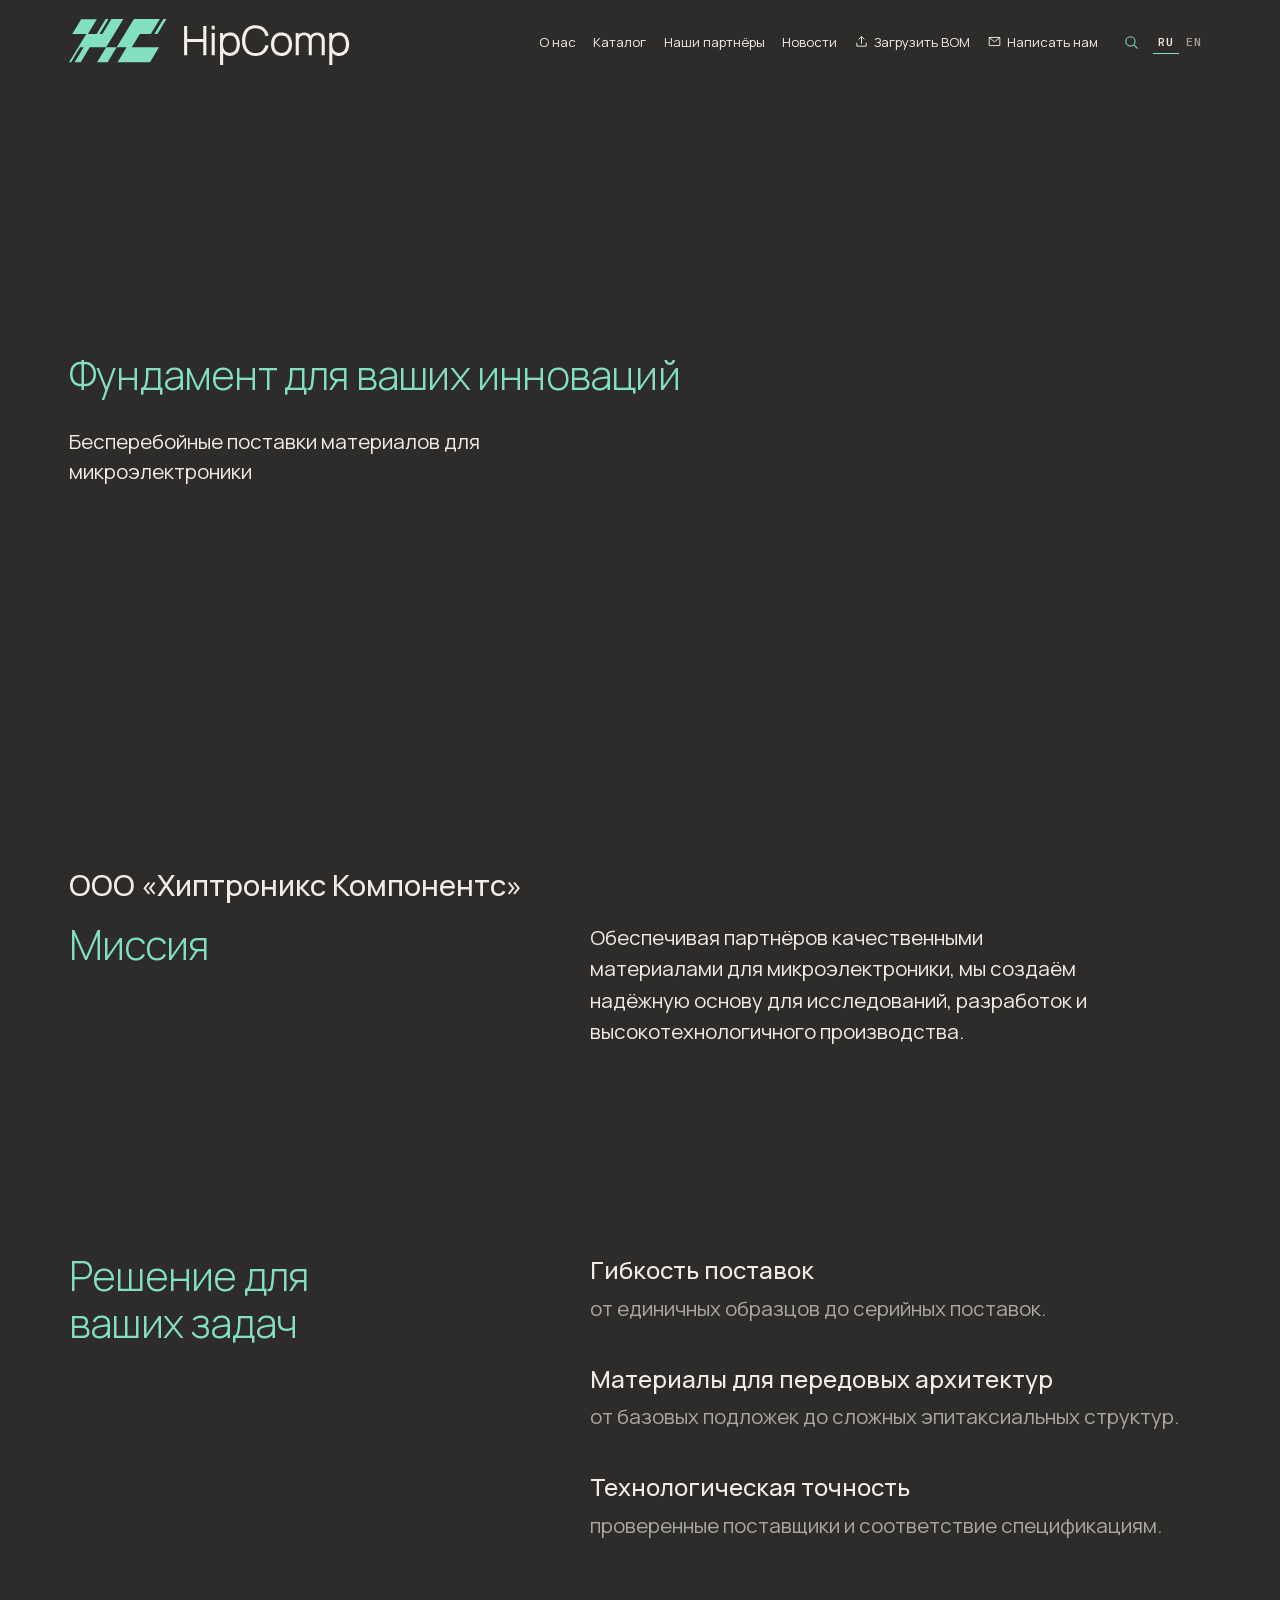
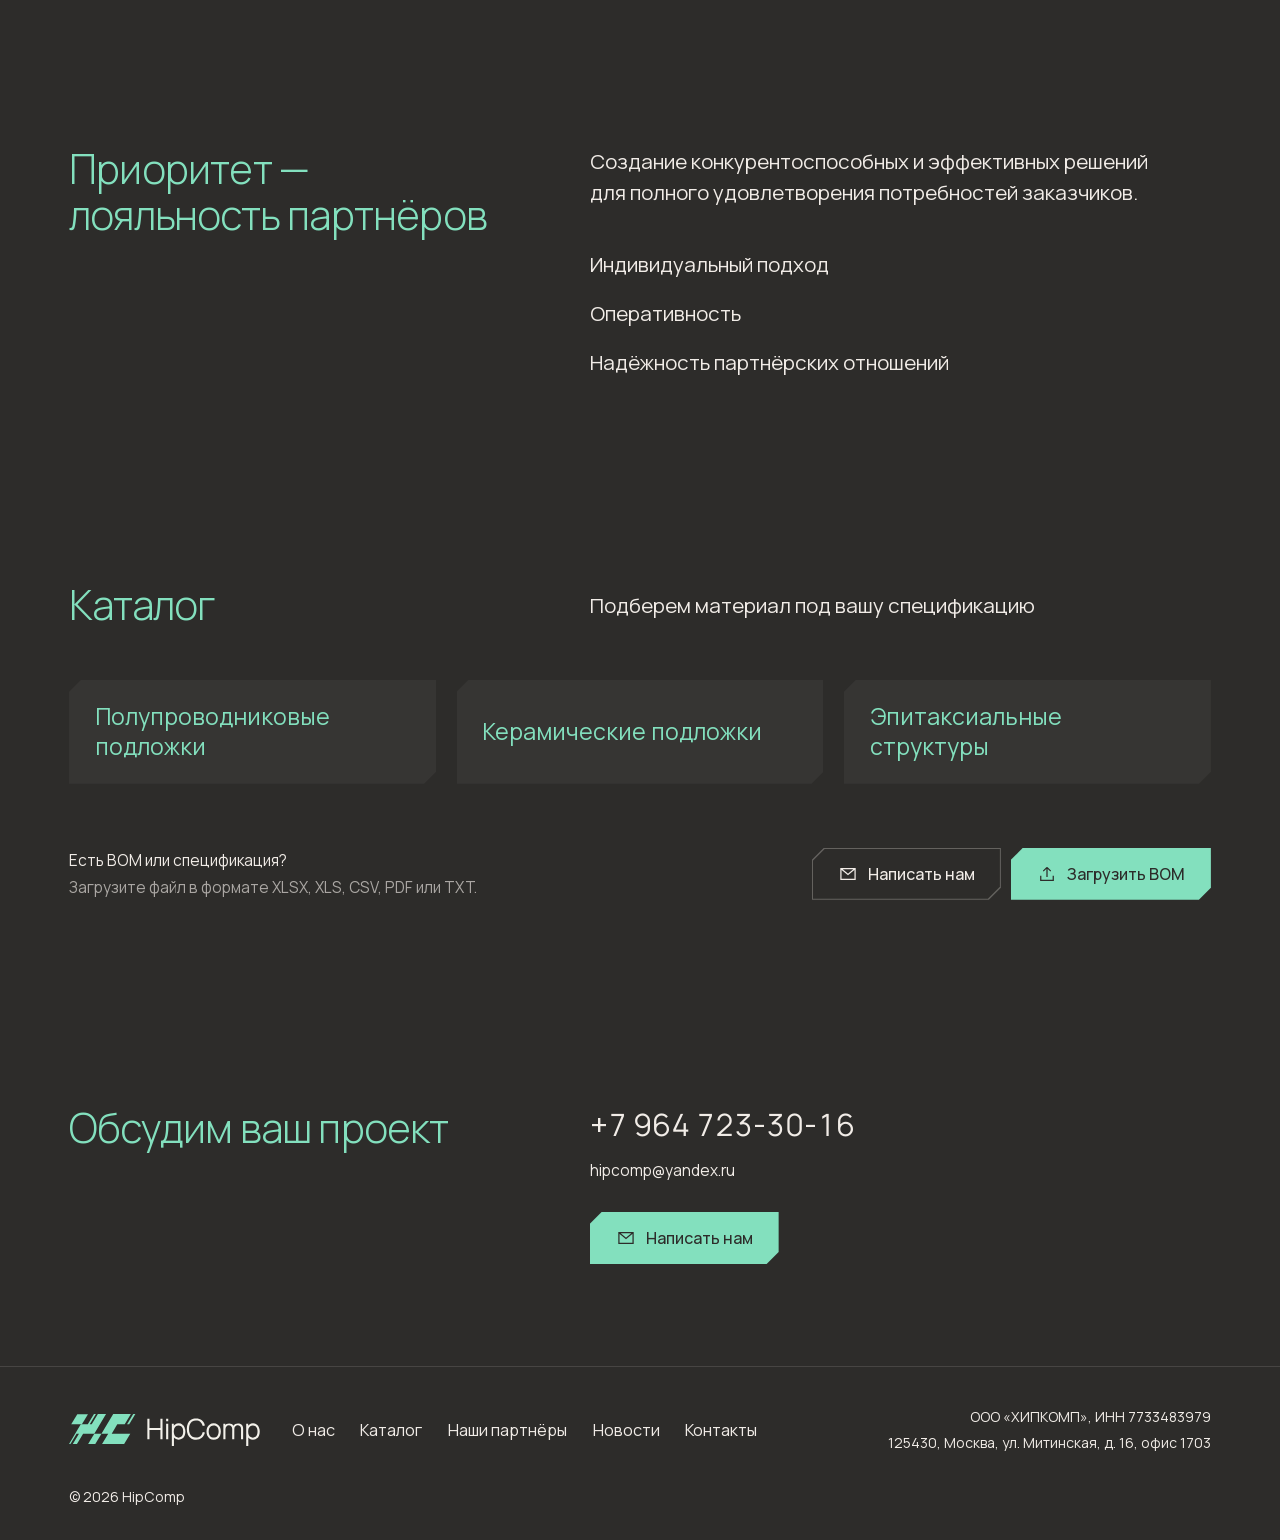
==== commit 15a96464: "Publish the HipComp partners page" ====
--- a/index.html
+++ b/index.html
@@ -12,7 +12,7 @@
 <link rel="icon" href="assets/favicon.svg" type="image/svg+xml">
 <link rel="preload" href="assets/fonts/IBMPlexSans-cyrillic.woff2" as="font" type="font/woff2" crossorigin>
 <link rel="preload" href="assets/fonts/Manrope-var-cyrillic.woff2" as="font" type="font/woff2" crossorigin>
-<link rel="stylesheet" href="css/style.css?v=44">
+<link rel="stylesheet" href="css/style.css?v=45">
 <script>document.documentElement.classList.add('js')</script>
 </head>
 <body>
@@ -41,7 +41,7 @@
     <nav class="nav" aria-label="Основное меню" data-i18n-aria="navLabel">
       <a class="nav__a" style="--i:0" href="#about" data-i18n="nav.about">О&nbsp;нас</a>
       <a class="nav__a" style="--i:1" href="#catalog" data-i18n="nav.catalog">Каталог</a>
-      <span class="nav__a nav__soon" style="--i:2" aria-disabled="true"><span data-i18n="nav.partners">Наши партнёры</span><span class="soon" data-i18n="nav.soon">скоро</span></span>
+      <a class="nav__a" style="--i:2" href="partners.html" data-i18n="nav.partners">Наши партнёры</a>
       <a class="nav__a" style="--i:3" href="news.html" data-i18n="nav.news">Новости</a>
       <button class="nav__a nav__btn" style="--i:4" type="button" data-open="bom"><svg aria-hidden="true"><use href="#i-upload"/></svg><span data-i18n="nav.bom">Загрузить BOM</span></button>
       <button class="nav__a nav__btn" style="--i:5" type="button" data-open="contact"><svg aria-hidden="true"><use href="#i-mail"/></svg><span data-i18n="nav.write">Написать нам</span></button>
@@ -63,7 +63,7 @@
   <nav class="mnav__list wrap" aria-label="Меню" data-i18n-aria="navLabel">
     <a class="mnav__a" style="--i:0" href="#about" data-i18n="nav.about">О&nbsp;нас</a>
     <a class="mnav__a" style="--i:1" href="#catalog" data-i18n="nav.catalog">Каталог</a>
-    <span class="mnav__a mnav__soon" style="--i:2" aria-disabled="true"><span data-i18n="nav.partners">Наши партнёры</span><span class="soon" data-i18n="nav.soon">скоро</span></span>
+    <a class="mnav__a" style="--i:2" href="partners.html" data-i18n="nav.partners">Наши партнёры</a>
     <a class="mnav__a" style="--i:3" href="news.html" data-i18n="nav.news">Новости</a>
   </nav>
   <div class="mnav__foot wrap">
@@ -182,6 +182,7 @@
     <nav class="ftr__nav" aria-label="Меню в подвале" data-i18n-aria="navFooter">
       <a href="#about" data-i18n="nav.about">О&nbsp;нас</a>
       <a href="#catalog" data-i18n="nav.catalog">Каталог</a>
+      <a href="partners.html" data-i18n="nav.partners">Наши партнёры</a>
       <a href="news.html" data-i18n="nav.news">Новости</a>
       <a href="#contacts" data-i18n="nav.contacts">Контакты</a>
     </nav>
@@ -351,7 +352,7 @@
      Пустая строка = демо-режим: форма проверяется, но никуда не отправляется. */
   window.HC_CONFIG = { formEndpoint: '' };
 </script>
-<script src="js/i18n.js?v=27" defer></script>
-<script src="js/main.js?v=28" defer></script>
+<script src="js/i18n.js?v=28" defer></script>
+<script src="js/main.js?v=29" defer></script>
 </body>
 </html>
--- a/css/style.css
+++ b/css/style.css
@@ -101,11 +101,6 @@
 .nav a.nav__a::after,.nav__btn::after{content:"";position:absolute;left:0;right:0;bottom:4px;height:1px;background:var(--mint);transform:scaleX(0);transform-origin:left;transition:transform .35s var(--ease)}
 .nav a.nav__a:hover::after,.nav__btn:hover::after,.nav a.nav__a[aria-current]::after{transform:scaleX(1)}
 .nav__btn:hover svg{color:var(--mint)}
-/* раздел готовится: пункт неактивный, над названием мятная пометка «скоро» */
-.nav__soon{color:var(--muted);cursor:default}
-.soon{position:absolute;left:0;top:-5px;font:500 10px/1 var(--f-mono);letter-spacing:.08em;text-transform:lowercase;color:var(--mint);pointer-events:none}
-.mnav__soon{color:var(--muted)}
-.mnav__soon .soon{top:8px;font-size:11px}
 .hdr__tools{display:flex;align-items:center;gap:6px}
 .icon-btn{position:relative;display:grid;place-items:center;width:44px;height:44px;color:var(--paper);transition:color .2s}
 .icon-btn svg{width:22px;height:22px}
@@ -174,6 +169,14 @@
 }
 .hero__in{display:grid;gap:clamp(18px,2.1vw,38px);justify-items:start}
 .sec__h{color:var(--mint);font:300 var(--landing-title)/1.16 var(--f-brand);letter-spacing:-.02em;text-wrap:balance}
+
+.subpage{min-height:100svh;display:flex;flex-direction:column;justify-content:center;gap:28px;padding-block:clamp(48px,13svh,120px)}
+.subpage h1{font-size:var(--landing-title);font-weight:600;letter-spacing:-.025em;line-height:1.05}
+.subpage p{color:var(--muted);max-width:44ch}
+.subpage .btn{align-self:flex-start}
+.subpage h2{margin-block:0 12px;font-size:clamp(18px,2vw,24px);font-weight:500;line-height:1.3}
+.partner-groups{list-style:disc;padding-inline-start:1.25em}
+.partner-groups li + li{margin-top:6px}
 .hero__sub{font-size:var(--landing-body);line-height:1.5;max-width:35ch;text-wrap:pretty}
 
 .js .logo--hdr,.js .hero .sec__h,.js .hero__sub{
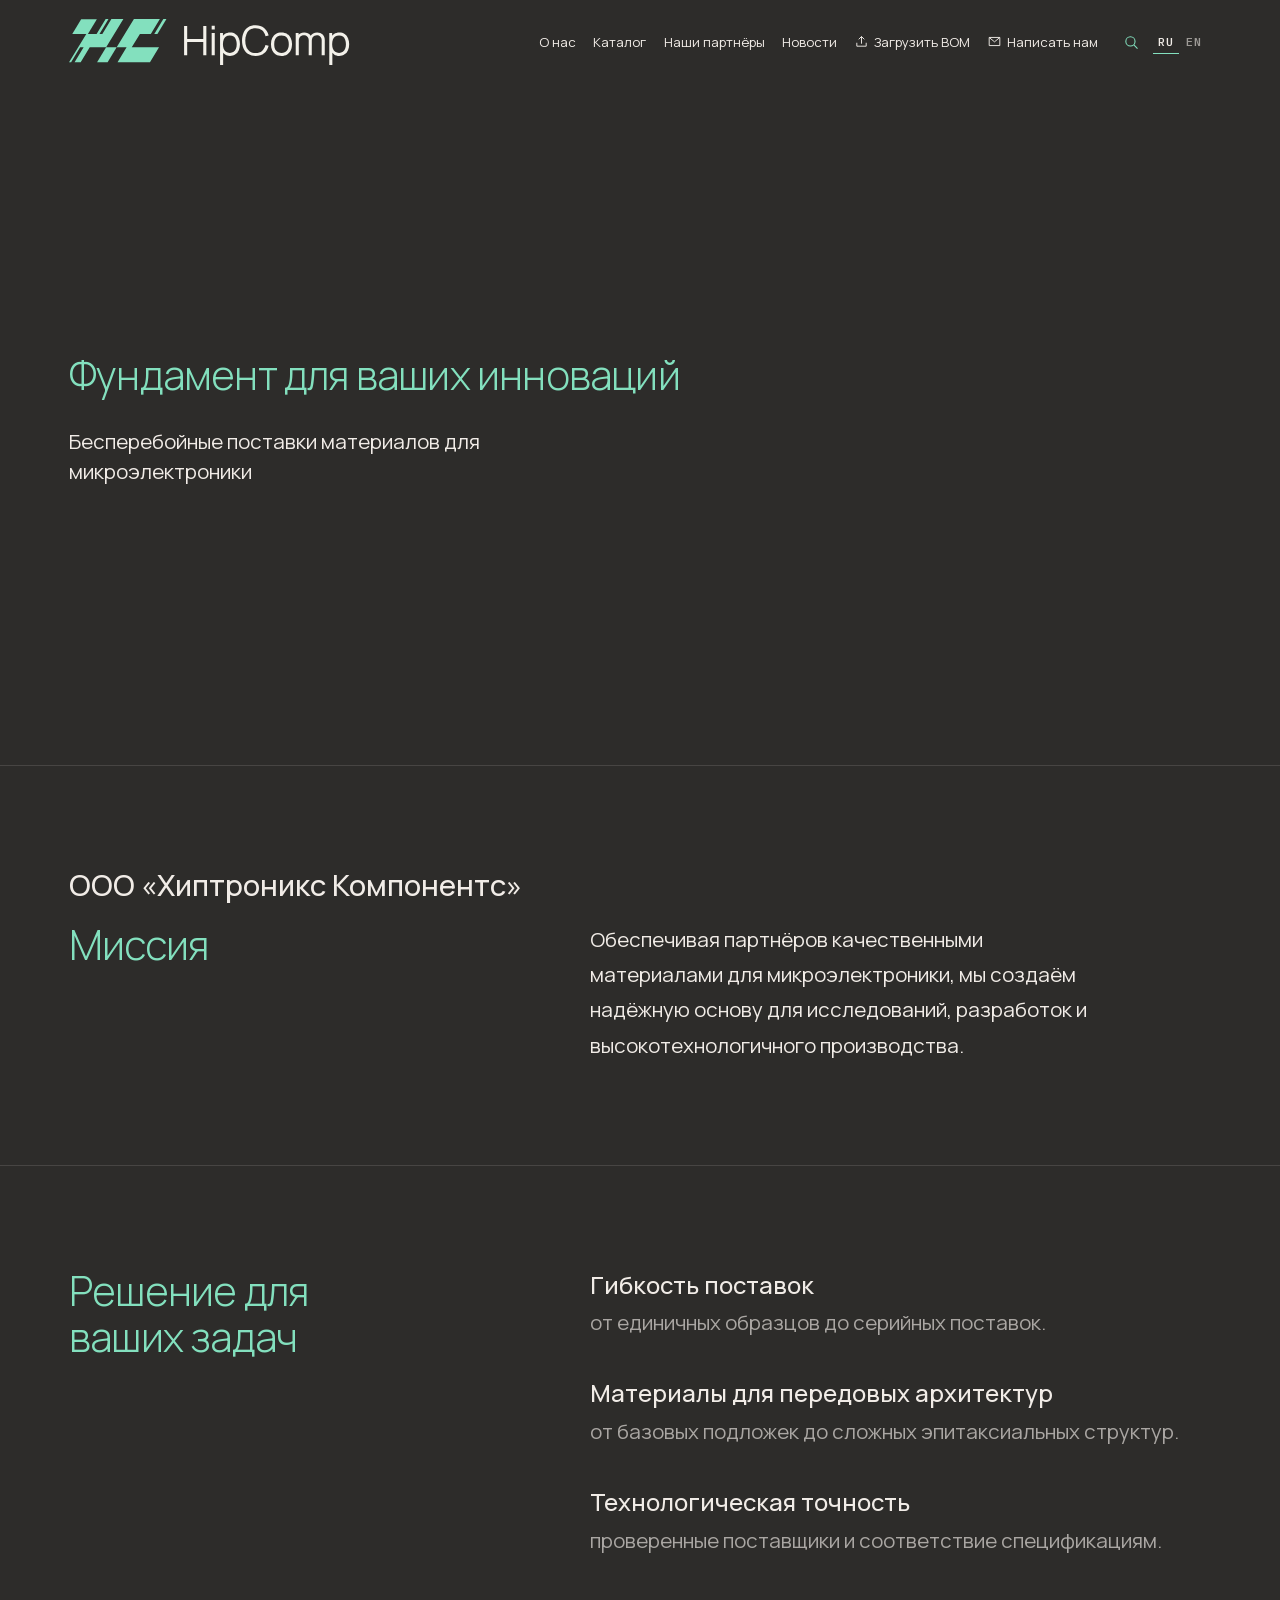
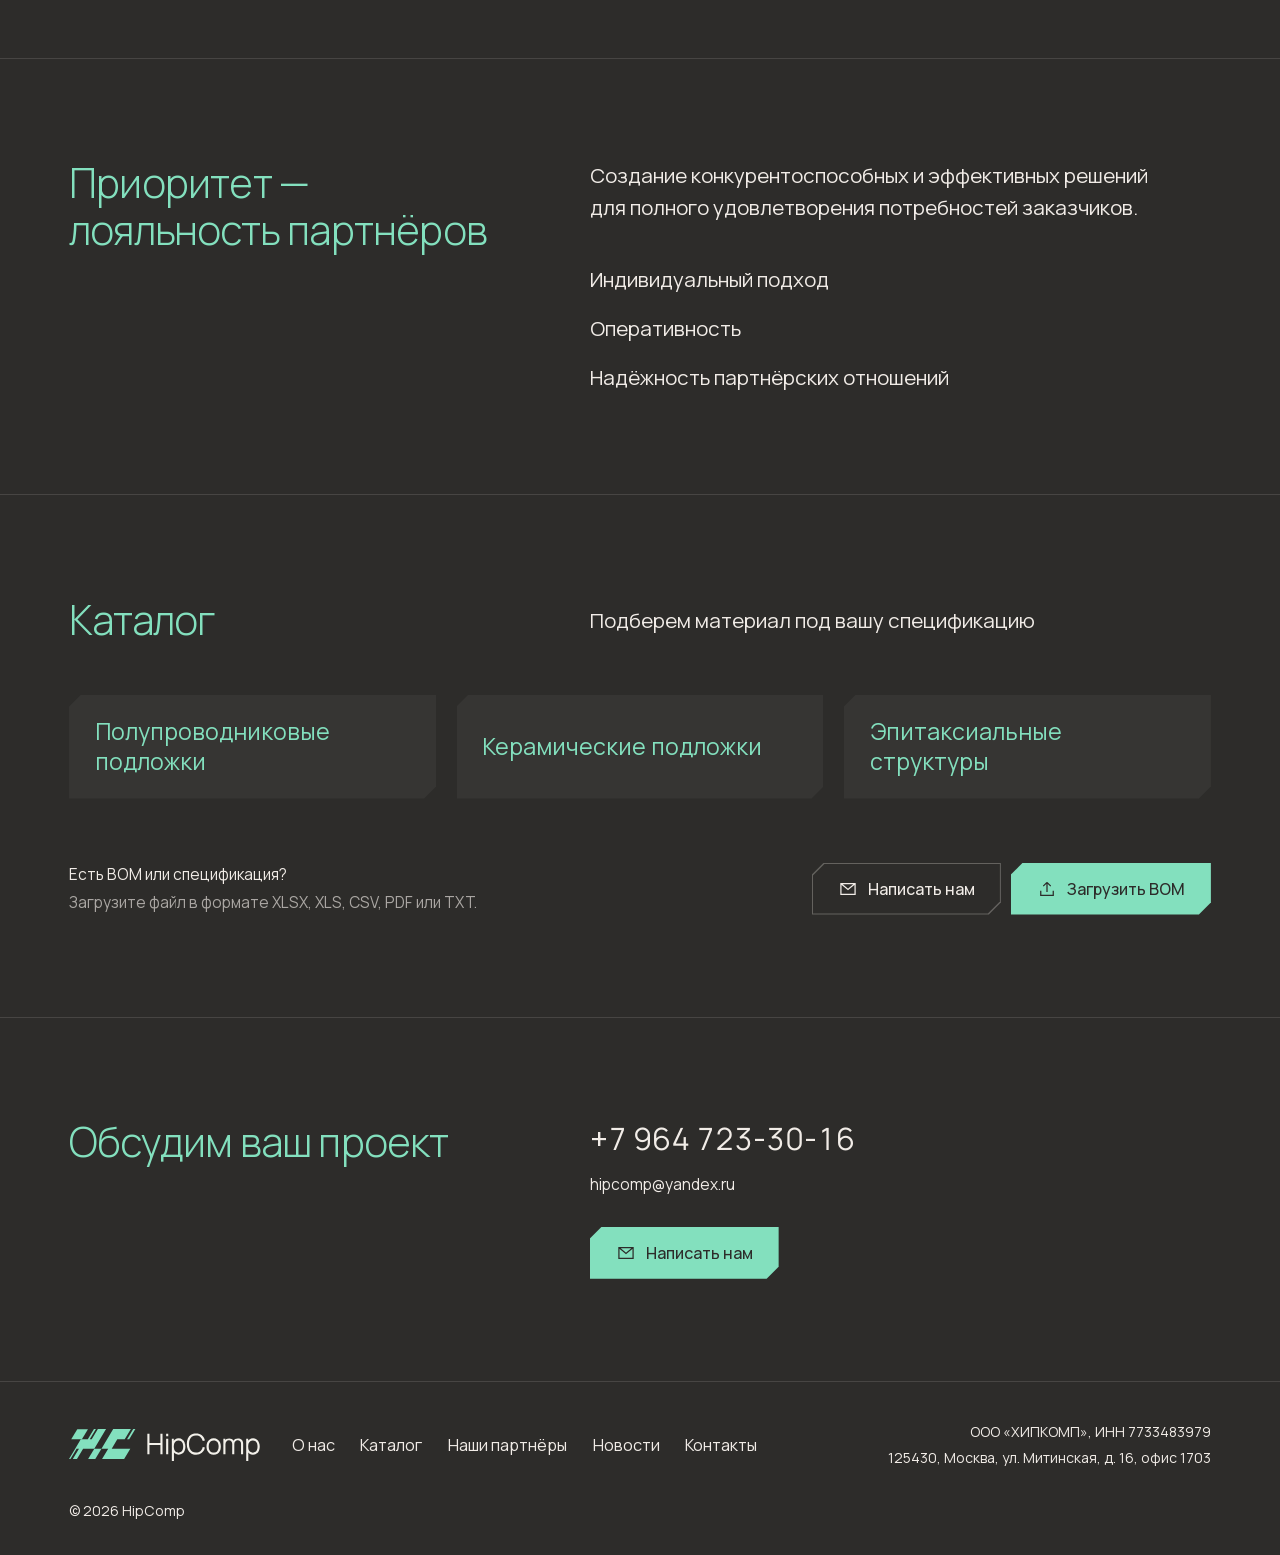
==== commit d37ba6ca: "Add subtle section dividers and loosen mission text spacing" ====
--- a/index.html
+++ b/index.html
@@ -12,7 +12,7 @@
 <link rel="icon" href="assets/favicon.svg" type="image/svg+xml">
 <link rel="preload" href="assets/fonts/IBMPlexSans-cyrillic.woff2" as="font" type="font/woff2" crossorigin>
 <link rel="preload" href="assets/fonts/Manrope-var-cyrillic.woff2" as="font" type="font/woff2" crossorigin>
-<link rel="stylesheet" href="css/style.css?v=45">
+<link rel="stylesheet" href="css/style.css?v=48">
 <script>document.documentElement.classList.add('js')</script>
 </head>
 <body>
@@ -352,7 +352,7 @@
      Пустая строка = демо-режим: форма проверяется, но никуда не отправляется. */
   window.HC_CONFIG = { formEndpoint: '' };
 </script>
-<script src="js/i18n.js?v=28" defer></script>
+<script src="js/i18n.js?v=29" defer></script>
 <script src="js/main.js?v=29" defer></script>
 </body>
 </html>
--- a/css/style.css
+++ b/css/style.css
@@ -160,6 +160,7 @@
 .hdr__tools .icon-btn svg{width:17px;height:17px}
 
 .hero,.sec{background:var(--graphite);font-family:var(--f-brand);font-weight:400}
+.hero + .sec,.sec + .sec{box-shadow:inset 0 1px 0 var(--line)}
 .hero{
   display:flex;
   align-items:center;
@@ -174,9 +175,7 @@
 .subpage h1{font-size:var(--landing-title);font-weight:600;letter-spacing:-.025em;line-height:1.05}
 .subpage p{color:var(--muted);max-width:44ch}
 .subpage .btn{align-self:flex-start}
-.subpage h2{margin-block:0 12px;font-size:clamp(18px,2vw,24px);font-weight:500;line-height:1.3}
-.partner-groups{list-style:disc;padding-inline-start:1.25em}
-.partner-groups li + li{margin-top:6px}
+.partners-copy p + p{margin-block-start:12px}
 .hero__sub{font-size:var(--landing-body);line-height:1.5;max-width:35ch;text-wrap:pretty}
 
 .js .logo--hdr,.js .hero .sec__h,.js .hero__sub{
@@ -216,7 +215,7 @@
 .about__company{font-size:clamp(20px,2.3vw,38px);font-weight:500;line-height:1.24}
 .about__company{grid-column:1/-1}
 .about .sec__h{grid-column:1}
-.mission{grid-row:2;grid-column:2;font-size:var(--landing-body);line-height:1.54;max-width:49ch;text-wrap:pretty}
+.mission{grid-row:2;grid-column:2;font-size:var(--landing-body);line-height:1.72;max-width:49ch;text-wrap:pretty}
 
 .value__list{display:grid;gap:clamp(24px,3vw,50px)}
 .vrow{font-size:var(--landing-body);line-height:1.45;max-width:53ch}
